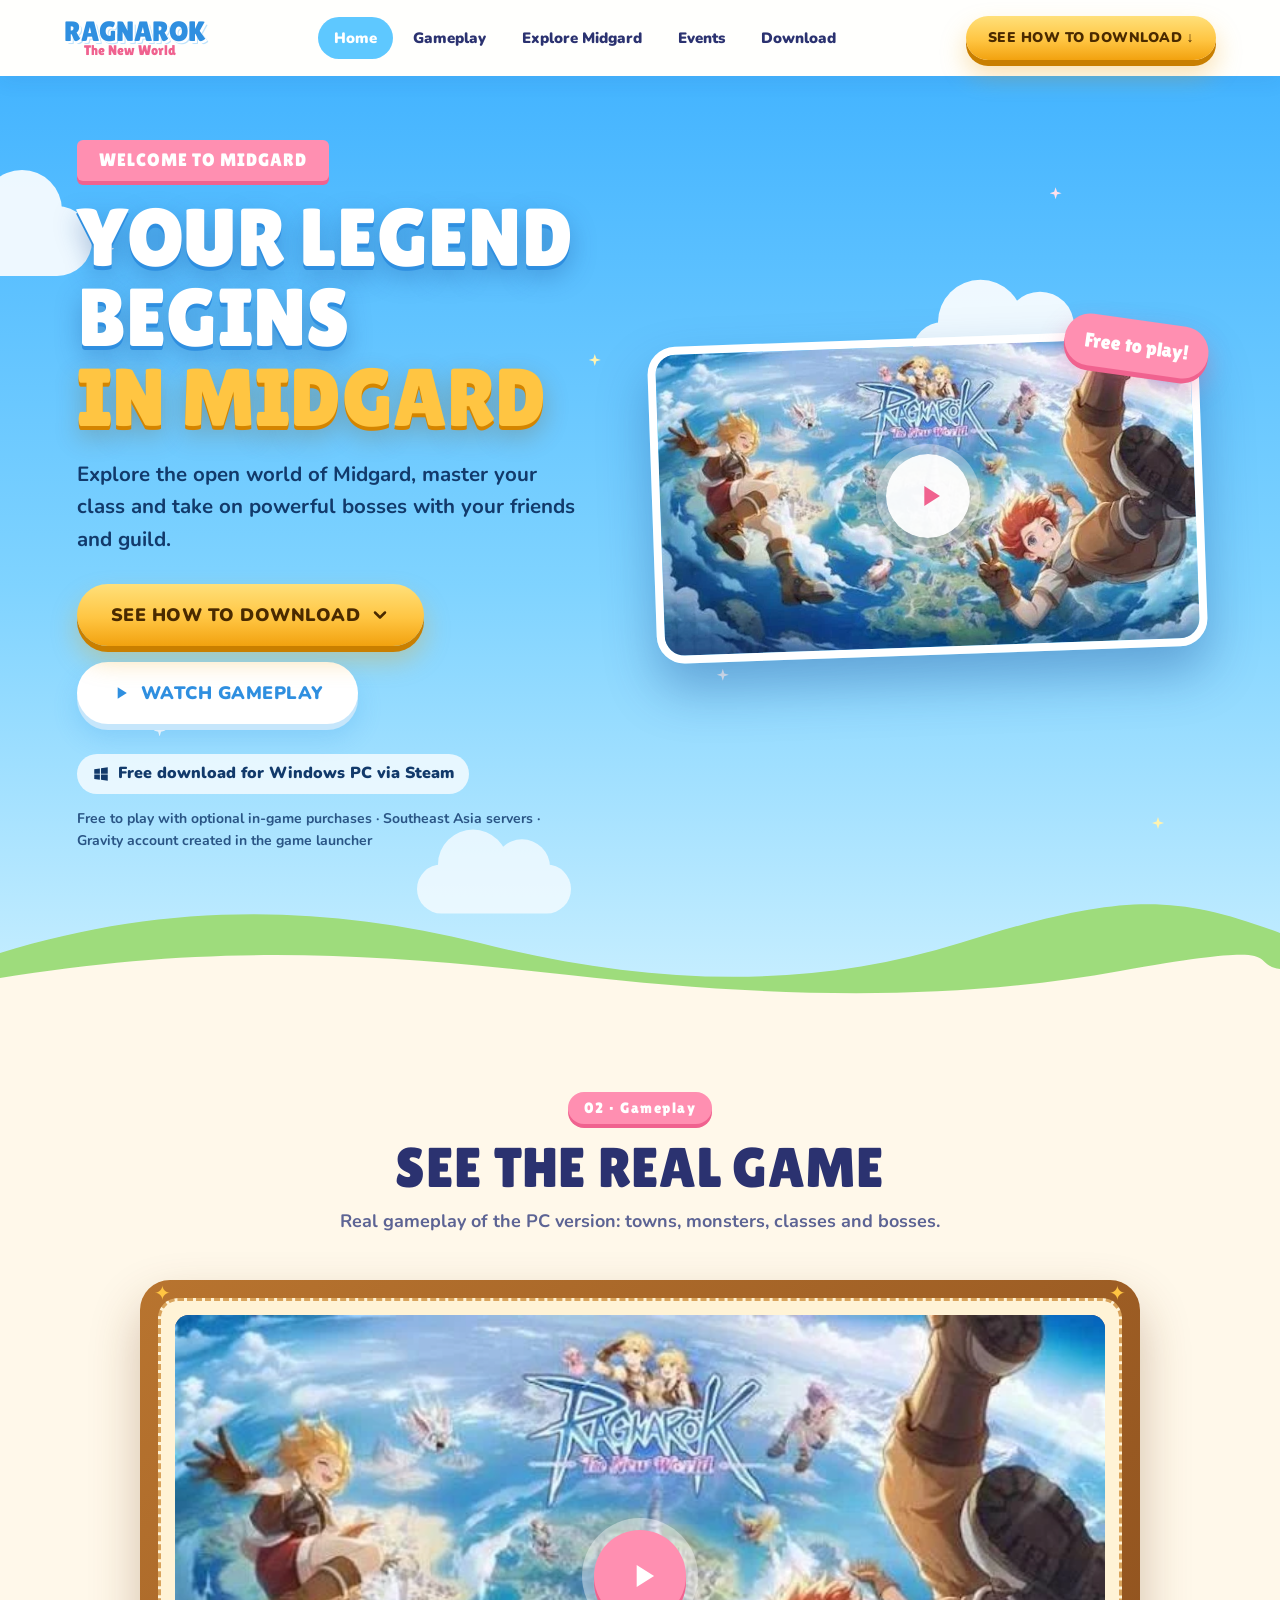
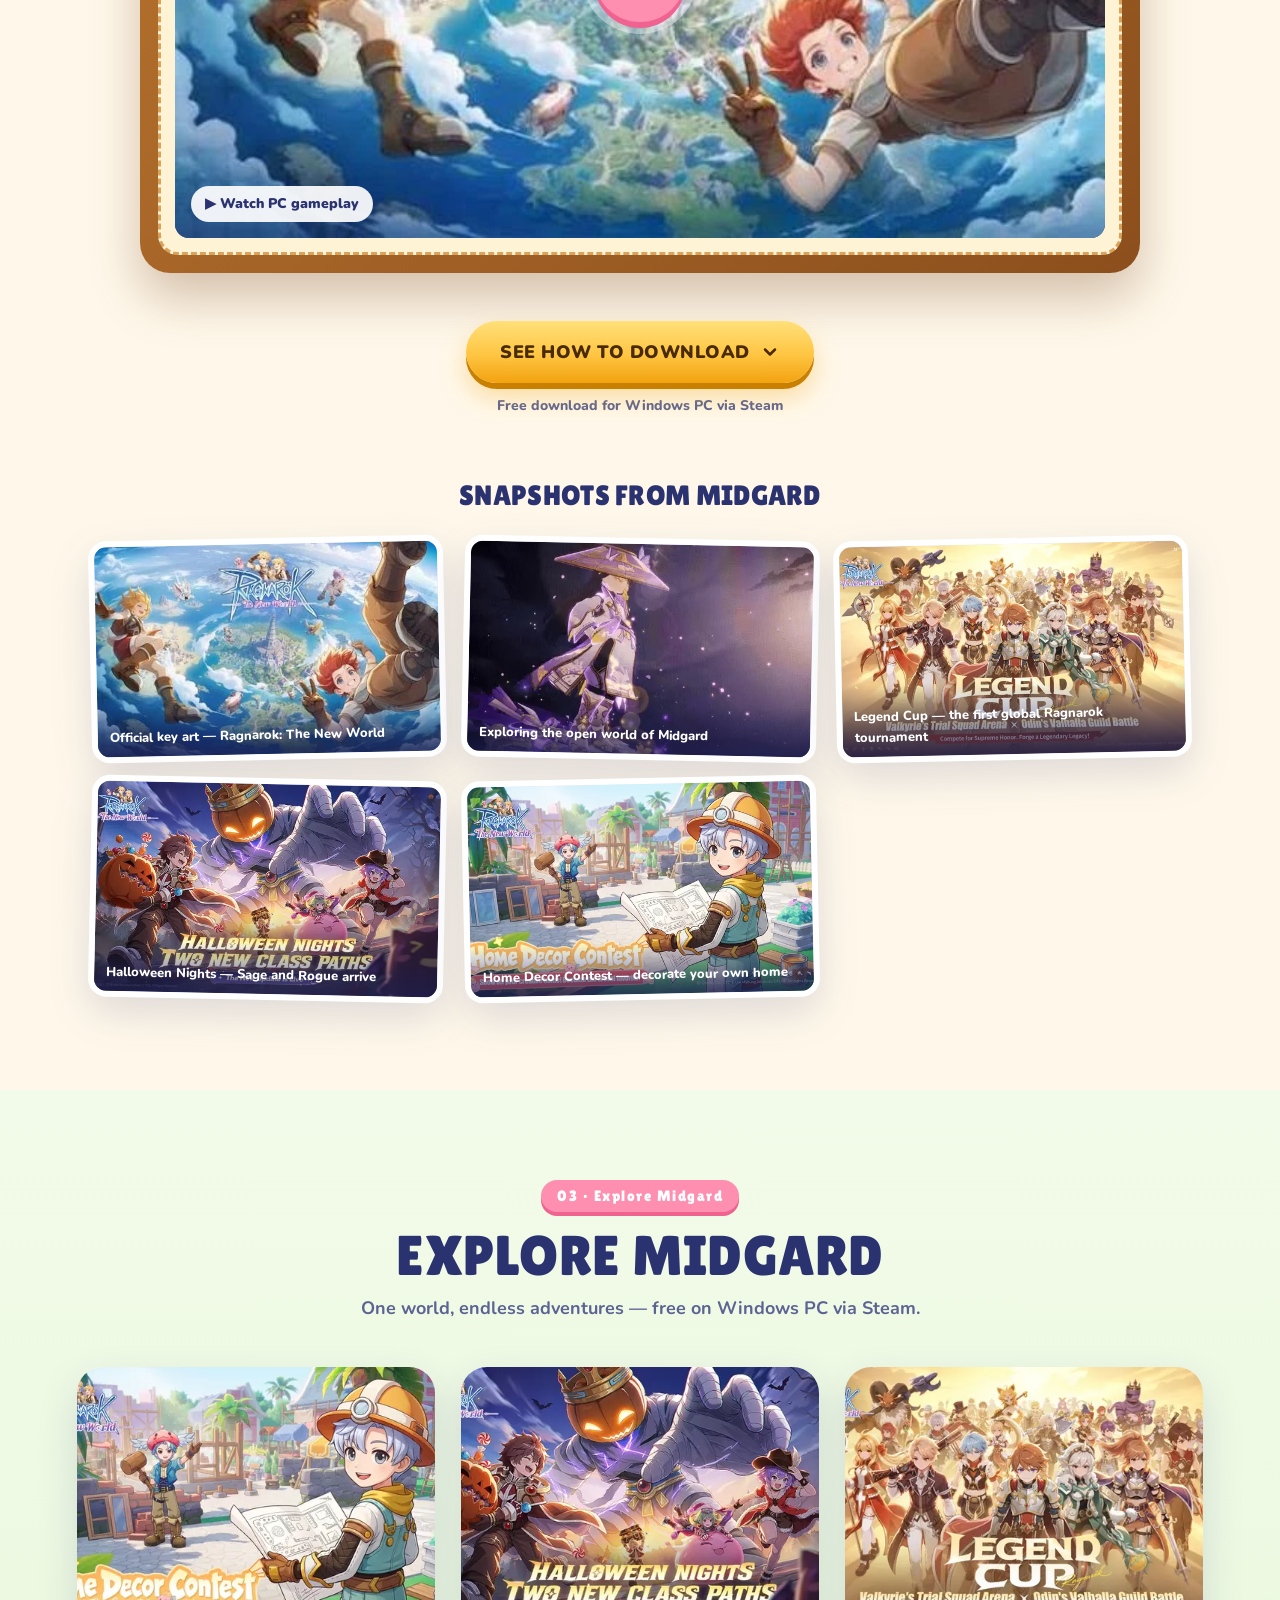
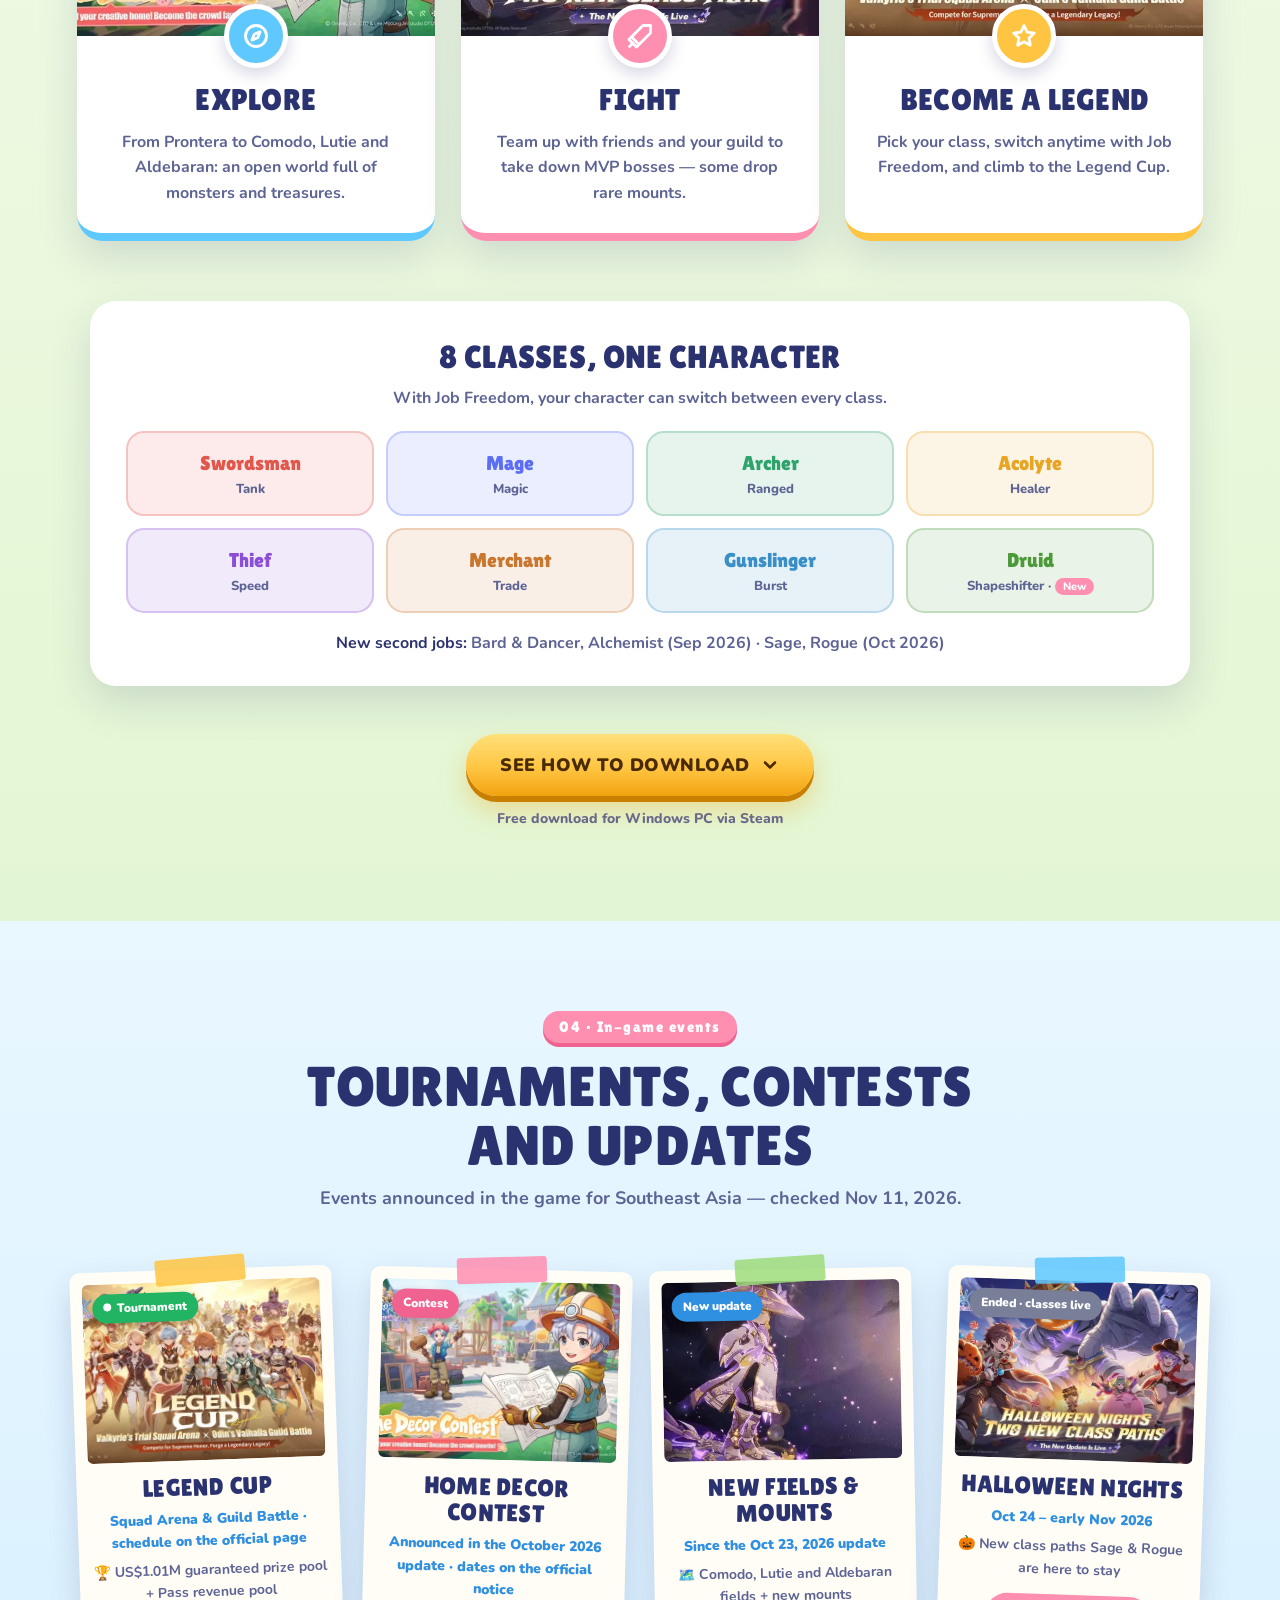
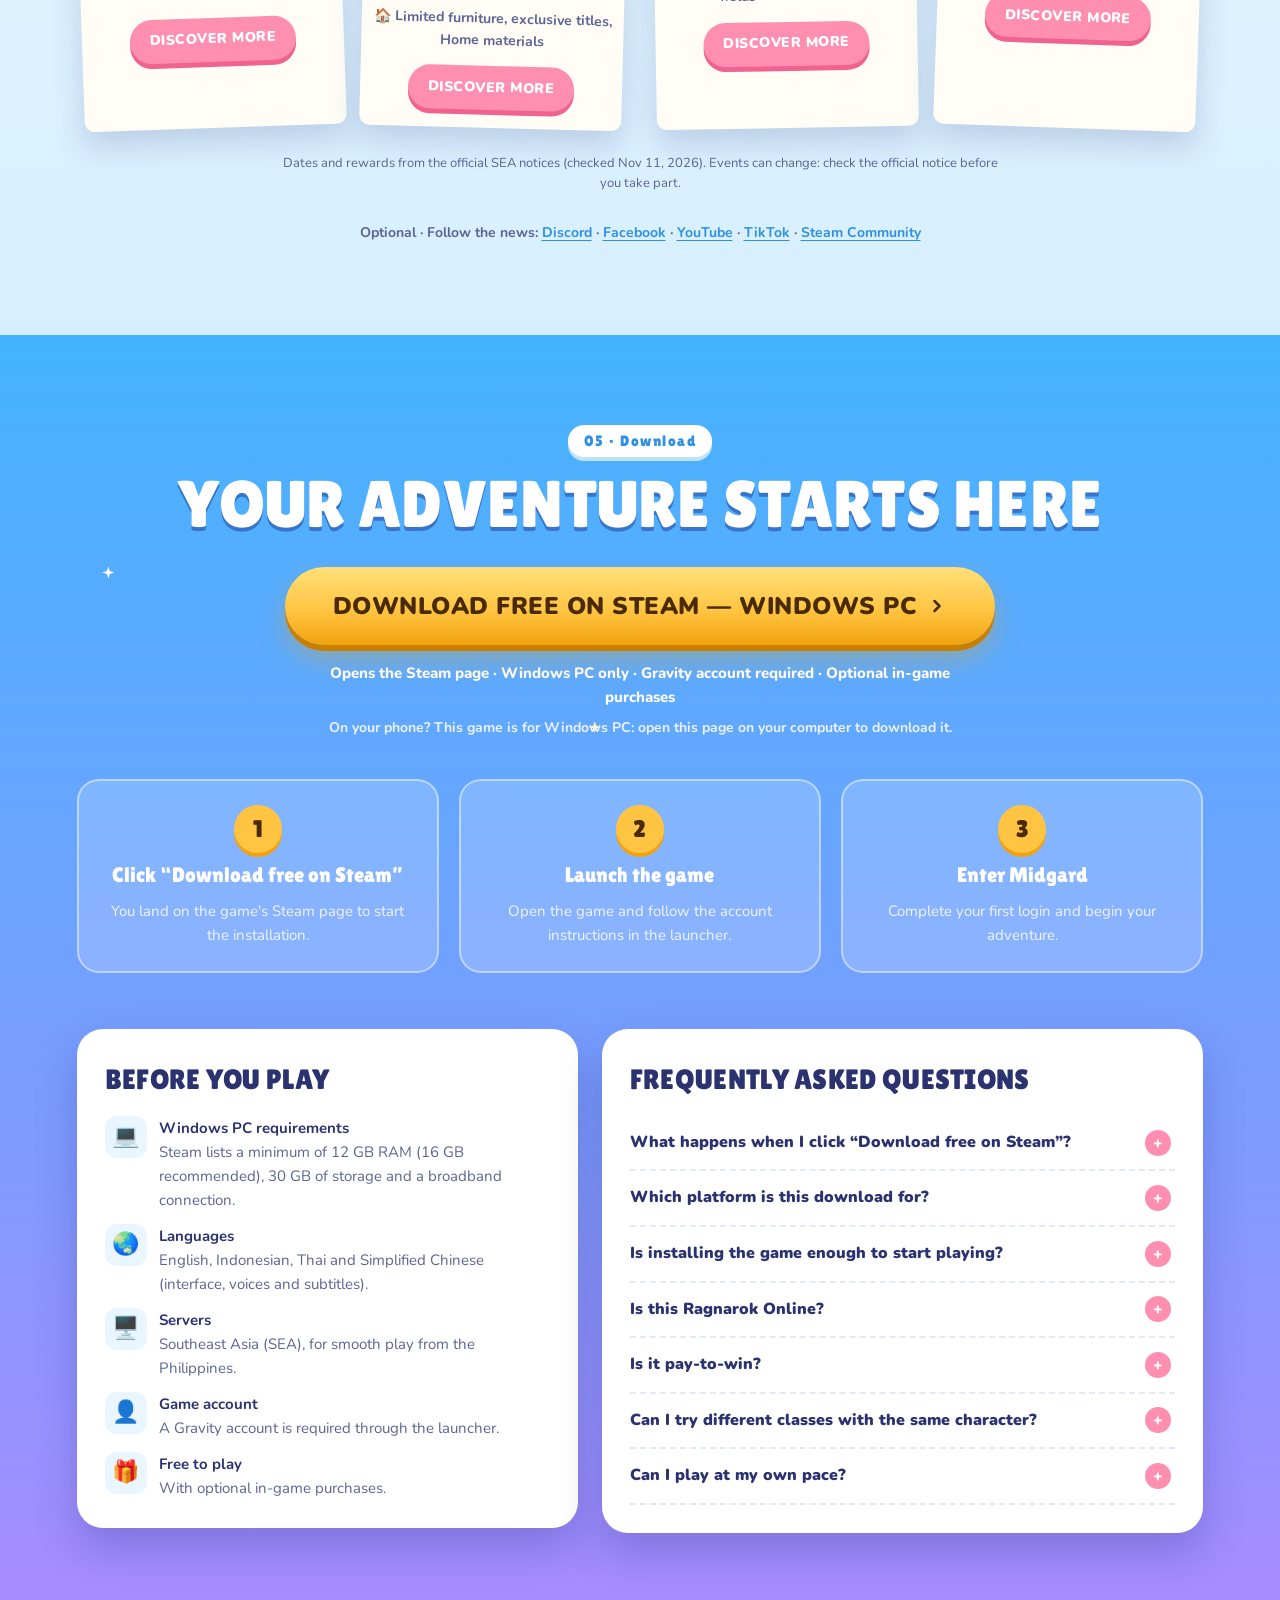
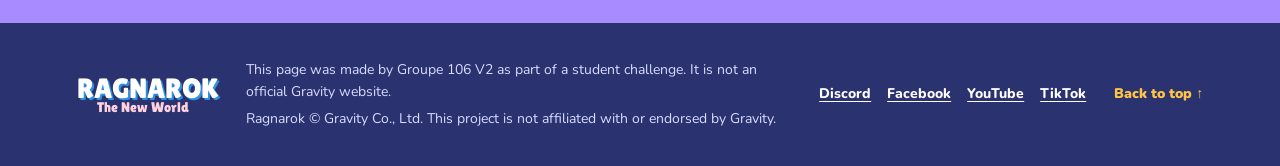
==== version-longue.html @ 33c6b825 "Short page as main (index.html), long variant kept for A/B; truthful CTA labels; offer microcopy; no" ====
<!doctype html>
<html lang="en">
<head>
  <!-- VERSION LONGUE (variante à tester contre index.html) : avec événements et galerie. Non incluse dans le ZIP AFBooster. -->
  <meta charset="utf-8">
  <meta name="viewport" content="width=device-width, initial-scale=1">
  <title>Ragnarok: The New World — Rediscover the magic of Midgard</title>
  <meta name="description" content="Your legend begins in Midgard. Explore a colorful open world, master 8 classes and face bosses with friends. Free download for Windows PC via Steam, SEA servers.">
  <meta name="theme-color" content="#5ec8ff">
  <link rel="preconnect" href="https://fonts.googleapis.com">
  <link rel="preconnect" href="https://fonts.gstatic.com" crossorigin>
  <link href="https://fonts.googleapis.com/css2?family=Lilita+One&family=Nunito:wght@400;600;700;800;900&display=swap" rel="stylesheet">
  <link rel="stylesheet" href="style.css?v=20261111d">
</head>
<body>

  <!-- ========== BARRE DU HAUT ========== -->
  <header class="site-header">
    <a class="brand" href="#home" aria-label="Ragnarok: The New World — back to top">
      <span class="brand-mark">Ragnarok</span>
      <span class="brand-sub">The New World</span>
    </a>

    <button class="menu-toggle" id="menuToggle" type="button" aria-label="Open navigation" aria-expanded="false" aria-controls="mainNav">
      <svg viewBox="0 0 24 24" aria-hidden="true"><path d="M4 7h16M4 12h16M4 17h16"/></svg>
    </button>

    <nav class="main-nav" id="mainNav" aria-label="Main navigation">
      <a class="nav-link active" href="#home">Home</a>
      <a class="nav-link" href="#gameplay">Gameplay</a>
      <a class="nav-link" href="#explore">Explore Midgard</a>
      <a class="nav-link" href="#community">Events</a>
      <a class="nav-link" href="#go2offer" data-position="nav">Download</a>
    </nav>

    <a class="button button-gold header-cta" href="#go2offer" data-position="header">See how to download ↓</a>
  </header>

  <main>

    <!-- =====================================================
         01 · HERO — WELCOME TO MIDGARD
         ===================================================== -->
    <section class="hero" id="home">
      <div class="sky" aria-hidden="true">
        <span class="cloud c1"></span><span class="cloud c2"></span><span class="cloud c3"></span>
        <span class="spark s1"></span><span class="spark s2"></span><span class="spark s3"></span><span class="spark s4"></span><span class="spark s5"></span><span class="spark s6"></span>
      </div>

      <div class="hero-inner">
        <div class="hero-content">
          <p class="ribbon-label">Welcome to Midgard</p>
          <h1>Your legend begins <span>in Midgard</span></h1>
          <p class="hero-copy">Explore the open world of Midgard, master your class and take on powerful bosses with your friends and guild.</p>
          <div class="hero-actions">
            <a class="button button-gold button-xl" href="#go2offer" data-position="hero">
          See how to download
          <svg viewBox="0 0 24 24" aria-hidden="true"><path d="M6 9l6 6 6-6"/></svg>
            </a>
            <button class="button button-white button-xl" type="button" data-video="gameplay">
              <svg class="icon-fill" viewBox="0 0 24 24" aria-hidden="true"><path d="M8 5l11 7-11 7z"/></svg>
              Watch Gameplay
            </button>
          </div>
          <div class="platforms" aria-label="Platform">
            <span class="platform"><svg class="icon-fill" viewBox="0 0 24 24" aria-hidden="true"><path d="M3 5.5l7.5-1v7H3zM12 4.3L21 3v8.5h-9zM3 12.5h7.5v7L3 18.5zM12 12.5h9V21l-9-1.3z"/></svg>Free download for Windows PC via Steam</span>
          </div>
          <p class="hero-note">Free to play with optional in-game purchases · Southeast Asia servers · Gravity account created in the game launcher</p>
        </div>

        <figure class="hero-art">
          <img src="assets/key-art.webp" width="640" height="360" fetchpriority="high" decoding="async" alt="Official key art of Ragnarok: The New World: adventurers flying over the floating world of Midgard">
          <figcaption class="sticker">Free to play!</figcaption>
          <button class="hero-play" type="button" data-video="gameplay" aria-label="Watch the gameplay video">
            <svg viewBox="0 0 24 24" aria-hidden="true"><path d="M8 5l11 7-11 7z"/></svg>
          </button>
        </figure>
      </div>

      <svg class="hills" viewBox="0 0 1440 120" preserveAspectRatio="none" aria-hidden="true"><path d="M0 70 C 180 20, 360 20, 540 60 S 900 110, 1080 60 S 1320 10, 1440 50 V120 H0z" fill="#9edc7c"/><path d="M0 95 C 240 60, 420 70, 640 92 S 1060 120, 1260 88 S 1400 80, 1440 86 V120 H0z" fill="#fff8ea"/></svg>
    </section>

    <!-- =====================================================
         02 · GAMEPLAY — montrer l'expérience réelle (mène vers #go2offer)
         ===================================================== -->
    <section class="section section-cream" id="gameplay">
      <header class="section-heading reveal">
        <span class="chapter">02 · Gameplay</span>
        <h2>See the real game</h2>
        <p>Real gameplay of the PC version: towns, monsters, classes and bosses.</p>
      </header>

      <div class="storybook reveal">
        <div class="storybook-inner">
          <div class="trailer-frame" id="trailerFrame">
            <button class="video-facade" type="button" id="trailerPlay" aria-label="Play the PC gameplay video">
              <img id="trailerThumb" src="assets/key-art.webp" width="640" height="360" alt="Thumbnail of the PC gameplay video" loading="lazy">
              <span class="facade-play" aria-hidden="true"><svg viewBox="0 0 24 24"><path d="M8 5l11 7-11 7z"/></svg></span>
              <span class="facade-label">▶ Watch PC gameplay</span>
            </button>
          </div>
        </div>
      </div>

      <div class="section-cta reveal">
        <a class="button button-gold button-xl" href="#go2offer" data-position="after_video">
          See how to download
          <svg viewBox="0 0 24 24" aria-hidden="true"><path d="M6 9l6 6 6-6"/></svg>
        </a>
        <p>Free download for Windows PC via Steam</p>
      </div>

      <div class="gallery reveal">
        <h3>Snapshots from Midgard</h3>
        <div class="gallery-grid" id="galleryGrid"></div>
      </div>
    </section>

    <!-- =====================================================
         03 · EXPLORE MIDGARD — faire rêver (mène vers #go2offer)
         ===================================================== -->
    <section class="section section-meadow" id="explore">
      <header class="section-heading reveal">
        <span class="chapter">03 · Explore Midgard</span>
        <h2>Explore Midgard</h2>
        <p>One world, endless adventures — free on Windows PC via Steam.</p>
      </header>

      <div class="world-cards">
        <article class="world-card reveal" style="--accent:#5ec8ff">
          <div class="world-img"><img src="assets/home-decor-contest-640.webp" srcset="assets/home-decor-contest-640.webp 640w, assets/home-decor-contest.webp 1200w" sizes="(max-width: 560px) 92vw, (max-width: 1080px) 45vw, 400px" decoding="async" width="1200" height="671" loading="lazy" alt="Official artwork: an adventurer in a sunny Midgard town"></div>
          <div class="world-body">
            <span class="world-icon" aria-hidden="true"><svg viewBox="0 0 24 24"><circle cx="12" cy="12" r="9"/><path d="M15.5 8.5l-2 5-5 2 2-5z"/></svg></span>
            <h3>Explore</h3>
            <p>From Prontera to Comodo, Lutie and Aldebaran: an open world full of monsters and treasures.</p>
          </div>
        </article>
        <article class="world-card reveal" style="--accent:#ff8fb1">
          <div class="world-img"><img src="assets/halloween-nights-640.webp" srcset="assets/halloween-nights-640.webp 640w, assets/halloween-nights.webp 1200w" sizes="(max-width: 560px) 92vw, (max-width: 1080px) 45vw, 400px" decoding="async" width="1200" height="675" loading="lazy" alt="Official artwork: adventurers facing a giant boss"></div>
          <div class="world-body">
            <span class="world-icon" aria-hidden="true"><svg viewBox="0 0 24 24"><path d="M14.5 3H21v6.5L9 21.5 2.5 15z"/><path d="M5 13l6 6M3 21l3-3"/></svg></span>
            <h3>Fight</h3>
            <p>Team up with friends and your guild to take down MVP bosses — some drop rare mounts.</p>
          </div>
        </article>
        <article class="world-card reveal" style="--accent:#ffc542">
          <div class="world-img"><img src="assets/legend-cup-640.webp" srcset="assets/legend-cup-640.webp 640w, assets/legend-cup.webp 1200w" sizes="(max-width: 560px) 92vw, (max-width: 1080px) 45vw, 400px" decoding="async" width="1200" height="675" loading="lazy" alt="Official artwork: the classes of Ragnarok: The New World"></div>
          <div class="world-body">
            <span class="world-icon" aria-hidden="true"><svg viewBox="0 0 24 24"><path d="M12 3l2.7 5.6 6.1.9-4.4 4.3 1 6.1L12 17l-5.4 2.9 1-6.1-4.4-4.3 6.1-.9z"/></svg></span>
            <h3>Become a legend</h3>
            <p>Pick your class, switch anytime with Job Freedom, and climb to the Legend Cup.</p>
          </div>
        </article>
      </div>

      <!-- Classes -->
      <div class="classes reveal" id="classes">
        <h3>8 classes, one character</h3>
        <p class="classes-sub">With Job Freedom, your character can switch between every class.</p>
        <ul class="class-chips">
          <li style="--c:#e2574c"><b>Swordsman</b><small>Tank</small></li>
          <li style="--c:#5b6ef5"><b>Mage</b><small>Magic</small></li>
          <li style="--c:#2fa36b"><b>Archer</b><small>Ranged</small></li>
          <li style="--c:#e8a423"><b>Acolyte</b><small>Healer</small></li>
          <li style="--c:#8a4fd6"><b>Thief</b><small>Speed</small></li>
          <li style="--c:#c9772f"><b>Merchant</b><small>Trade</small></li>
          <li style="--c:#3a8fc7"><b>Gunslinger</b><small>Burst</small></li>
          <li style="--c:#4d9a3a"><b>Druid</b><small>Shapeshifter · <em>New</em></small></li>
        </ul>
        <p class="jobs-line"><strong>New second jobs:</strong> Bard &amp; Dancer, Alchemist (Sep 2026) · Sage, Rogue (Oct 2026)</p>
      </div>


      <div class="section-cta reveal">
        <a class="button button-gold button-xl" href="#go2offer" data-position="after_world">
          See how to download
          <svg viewBox="0 0 24 24" aria-hidden="true"><path d="M6 9l6 6 6-6"/></svg>
        </a>
        <p>Free download for Windows PC via Steam</p>
      </div>
    </section>

    <!-- =====================================================
         04 · COMMUNITY — créer de l'engagement (mène vers #go2offer)
         ===================================================== -->
    <section class="section section-sky" id="community">
      <header class="section-heading reveal">
        <span class="chapter">04 · In-game events</span>
        <h2>Tournaments, contests and updates</h2>
        <p>Events announced in the game for Southeast Asia — checked Nov 11, 2026.</p>
      </header>

      <div class="posters" id="events">
        <article class="poster reveal" style="--tilt:-2deg; --tape:#ffc542">
          <button class="poster-img" type="button" data-event="legend" aria-label="View details: Legend Cup">
            <img src="assets/legend-cup-640.webp" srcset="assets/legend-cup-640.webp 640w, assets/legend-cup.webp 1200w" sizes="(max-width: 560px) 92vw, (max-width: 1080px) 45vw, 400px" decoding="async" width="1200" height="675" loading="lazy" alt="Official artwork of the Legend Cup tournament">
            <span class="badge badge-live">Tournament</span>
          </button>
          <div class="poster-body">
            <h3>Legend Cup</h3>
            <p class="poster-date">Squad Arena &amp; Guild Battle · schedule on the official page</p>
            <p class="poster-reward">🏆 US$1.01M guaranteed prize pool + Pass revenue pool</p>
            <button class="button button-pink" type="button" data-event="legend">Discover more</button>
          </div>
        </article>

        <article class="poster reveal" style="--tilt:1.5deg; --tape:#ff8fb1">
          <button class="poster-img" type="button" data-event="decor" aria-label="View details: Home Decor Contest">
            <img src="assets/home-decor-contest-640.webp" srcset="assets/home-decor-contest-640.webp 640w, assets/home-decor-contest.webp 1200w" sizes="(max-width: 560px) 92vw, (max-width: 1080px) 45vw, 400px" decoding="async" width="1200" height="671" loading="lazy" alt="Official artwork of the Home Decor Contest">
            <span class="badge badge-contest">Contest</span>
          </button>
          <div class="poster-body">
            <h3>Home Decor Contest</h3>
            <p class="poster-date">Announced in the October 2026 update · dates on the official notice</p>
            <p class="poster-reward">🏠 Limited furniture, exclusive titles, Home materials</p>
            <button class="button button-pink" type="button" data-event="decor">Discover more</button>
          </div>
        </article>

        <article class="poster reveal" style="--tilt:-1deg; --tape:#9edc7c">
          <button class="poster-img" type="button" data-event="fields" aria-label="View details: New fields and mounts">
            <img src="assets/explore-poster.webp" width="1280" height="720" loading="lazy" alt="Gameplay scene from the open world">
            <span class="badge badge-new">New update</span>
          </button>
          <div class="poster-body">
            <h3>New fields &amp; mounts</h3>
            <p class="poster-date">Since the Oct 23, 2026 update</p>
            <p class="poster-reward">🗺️ Comodo, Lutie and Aldebaran fields + new mounts</p>
            <button class="button button-pink" type="button" data-event="fields">Discover more</button>
          </div>
        </article>

        <article class="poster reveal" style="--tilt:2deg; --tape:#5ec8ff">
          <button class="poster-img" type="button" data-event="halloween" aria-label="View details: Halloween Nights">
            <img src="assets/halloween-nights-640.webp" srcset="assets/halloween-nights-640.webp 640w, assets/halloween-nights.webp 1200w" sizes="(max-width: 560px) 92vw, (max-width: 1080px) 45vw, 400px" decoding="async" width="1200" height="675" loading="lazy" alt="Official artwork of the Halloween Nights update">
            <span class="badge badge-ended">Ended · classes live</span>
          </button>
          <div class="poster-body">
            <h3>Halloween Nights</h3>
            <p class="poster-date">Oct 24 – early Nov 2026</p>
            <p class="poster-reward">🎃 New class paths Sage &amp; Rogue are here to stay</p>
            <button class="button button-pink" type="button" data-event="halloween">Discover more</button>
          </div>
        </article>
      </div>
      <p class="fine-print">Dates and rewards from the official SEA notices (checked Nov 11, 2026). Events can change: check the official notice before you take part.</p>
      <p class="community-links">Optional · Follow the news:
          <a href="https://discord.gg/pGbjenEwgN" target="_blank" rel="noopener">Discord</a> ·
          <a href="https://www.facebook.com/RagnarokTheNewWorld.Gravity" target="_blank" rel="noopener">Facebook</a> ·
          <a href="https://www.youtube.com/@RagnarokTheNewWorld" target="_blank" rel="noopener">YouTube</a> ·
          <a href="https://www.tiktok.com/@ragnarok.the.new.world" target="_blank" rel="noopener">TikTok</a> ·
          <a href="https://steamcommunity.com/app/4212480" target="_blank" rel="noopener">Steam Community</a>
        </p>

    </section>

    <!-- =====================================================
         05 · OFFER (#go2offer) — déclencher le clic : seul bouton qui ouvre Steam
         ===================================================== -->
    <section class="journey" id="go2offer">
      <div class="sky" aria-hidden="true">
        <span class="spark s1"></span><span class="spark s2"></span><span class="spark s4"></span><span class="spark s6"></span>
      </div>
      <div class="journey-inner">
        <span class="chapter chapter-light">05 · Download</span>
        <h2>Your adventure starts here</h2>


        <a class="button button-gold button-mega" id="steamButton" href="https://store.steampowered.com/app/4212480/Ragnarok_The_New_World/" data-cta="journey">
          Download free on Steam — Windows PC
          <svg viewBox="0 0 24 24" aria-hidden="true"><path d="M9 6l6 6-6 6"/></svg>
        </a>
        <p class="offer-facts">Opens the Steam page · Windows PC only · Gravity account required · Optional in-game purchases</p>
        <p class="journey-note">On your phone? This game is for Windows PC: open this page on your computer to download it.</p>

        <ol class="steps reveal">
          <li><b>1</b><strong>Click “Download free on Steam”</strong><small>You land on the game's Steam page to start the installation.</small></li>
          <li><b>2</b><strong>Launch the game</strong><small>Open the game and follow the account instructions in the launcher.</small></li>
          <li><b>3</b><strong>Enter Midgard</strong><small>Complete your first login and begin your adventure.</small></li>
        </ol>

        <div class="info-grid">
          <div class="panel reveal" id="before">
            <h3>Before you play</h3>
            <ul class="req-list">
              <li><span aria-hidden="true">💻</span><div><b>Windows PC requirements</b>Steam lists a minimum of 12 GB RAM (16 GB recommended), 30 GB of storage and a broadband connection.</div></li>
              <li><span aria-hidden="true">🌏</span><div><b>Languages</b>English, Indonesian, Thai and Simplified Chinese (interface, voices and subtitles).</div></li>
              <li><span aria-hidden="true">🖥️</span><div><b>Servers</b>Southeast Asia (SEA), for smooth play from the Philippines.</div></li>
              <li><span aria-hidden="true">👤</span><div><b>Game account</b>A Gravity account is required through the launcher.</div></li>
              <li><span aria-hidden="true">🎁</span><div><b>Free to play</b>With optional in-game purchases.</div></li>
            </ul>
          </div>

          <div class="panel reveal" id="faq">
            <h3>Frequently asked questions</h3>
            <div class="faq-list">
              <details><summary>What happens when I click “Download free on Steam”?</summary><p>It opens the game's Steam page, where you install the game on your Windows PC. It does not launch the game directly. The “See how to download” buttons only bring you to this part of the page.</p></details>
              <details><summary>Which platform is this download for?</summary><p>Windows PC, through Steam. You need a Steam account, and a Gravity account that you create in the game launcher.</p></details>
              <details><summary>Is installing the game enough to start playing?</summary><p>There's one more step: launch the game and follow the account instructions to log in and begin your adventure.</p></details>
              <details><summary>Is this Ragnarok Online?</summary><p>No. It's a new game set in the same world of Midgard, with an open world and modern features.</p></details>
              <details><summary>Is it pay-to-win?</summary><p>You can level up, explore and join boss battles without paying. In-game purchases are optional, but players who spend may progress faster and rank higher.</p></details>
              <details><summary>Can I try different classes with the same character?</summary><p>Yes. With Job Freedom, one character can switch between all 8 classes.</p></details>
              <details><summary>Can I play at my own pace?</summary><p>Yes. The game includes offline resource accumulation: your character keeps collecting resources while you're away.</p></details>
            </div>
          </div>
        </div>

      </div>
    </section>
  </main>

  <!-- ========== PIED DE PAGE ========== -->
  <footer class="site-footer">
    <a class="brand brand-light" href="#home"><span class="brand-mark">Ragnarok</span><span class="brand-sub">The New World</span></a>
    <div class="footer-text">
      <p>This page was made by Groupe 106 V2 as part of a student challenge. It is not an official Gravity website.</p>
      <p>Ragnarok © Gravity Co., Ltd. This project is not affiliated with or endorsed by Gravity.</p>
    </div>
    <nav class="footer-social" aria-label="Social networks">
      <a href="https://discord.gg/pGbjenEwgN" target="_blank" rel="noopener">Discord</a>
      <a href="https://www.facebook.com/RagnarokTheNewWorld.Gravity" target="_blank" rel="noopener">Facebook</a>
      <a href="https://www.youtube.com/@RagnarokTheNewWorld" target="_blank" rel="noopener">YouTube</a>
      <a href="https://www.tiktok.com/@ragnarok.the.new.world" target="_blank" rel="noopener">TikTok</a>
    </nav>
    <a class="back-top" href="#home">Back to top ↑</a>
  </footer>

  <!-- Fenêtre : événements -->
  <dialog class="event-dialog" id="eventDialog" aria-labelledby="dialogTitle">
    <button class="dialog-close" type="button" data-close aria-label="Close"><svg viewBox="0 0 24 24" aria-hidden="true"><path d="M6 6l12 12M18 6L6 18"/></svg></button>
    <img id="dialogImage" src="assets/legend-cup-640.webp" alt="" loading="lazy">
    <div class="dialog-content">
      <span class="chapter">Event</span>
      <h2 id="dialogTitle"></h2>
      <p id="dialogDescription"></p>
      <ul class="dialog-meta" id="dialogMeta"></ul>
      <p class="dialog-source"><a id="dialogSource" href="#" target="_blank" rel="noopener">Read the official notice ↗</a></p>
      <a class="button button-gold" href="#go2offer" data-position="event_popup">See how to download ↓</a>
    </div>
  </dialog>

  <!-- Fenêtre : vidéo -->
  <dialog class="video-dialog" id="videoDialog" aria-label="Gameplay video">
    <button class="dialog-close" type="button" data-close aria-label="Close the video"><svg viewBox="0 0 24 24" aria-hidden="true"><path d="M6 6l12 12M18 6L6 18"/></svg></button>
    <div class="video-frame" id="videoFrame"></div>
  </dialog>

  <!-- Fenêtre : galerie -->
  <dialog class="lightbox" id="lightbox" aria-label="Image viewer">
    <button class="dialog-close" type="button" data-close aria-label="Close"><svg viewBox="0 0 24 24" aria-hidden="true"><path d="M6 6l12 12M18 6L6 18"/></svg></button>
    <button class="lightbox-nav prev" type="button" id="lightboxPrev" aria-label="Previous image"><svg viewBox="0 0 24 24" aria-hidden="true"><path d="M15 6l-6 6 6 6"/></svg></button>
    <figure>
      <img id="lightboxImage" src="assets/legend-cup-640.webp" alt="" loading="lazy">
      <figcaption id="lightboxCaption"></figcaption>
    </figure>
    <button class="lightbox-nav next" type="button" id="lightboxNext" aria-label="Next image"><svg viewBox="0 0 24 24" aria-hidden="true"><path d="M9 6l6 6-6 6"/></svg></button>
  </dialog>

  <!-- Bandeau de consentement : n'apparaît que si un Pixel ID est configuré dans script.js -->
  <div class="consent" id="consentBar" role="dialog" aria-label="Cookie consent" hidden>
    <p>We use the Meta Pixel to measure our ads (page visits and clicks to Steam). No personal data is put in links. Do you accept?</p>
    <div class="consent-actions">
      <button class="button button-gold" type="button" data-consent="accept">Accept</button>
      <button class="button button-white" type="button" data-consent="refuse">Refuse</button>
    </div>
  </div>

  <script src="script.js?v=20261111d"></script>
</body>
</html>
---- style.css ----
/* =========================================================
   Ragnarok: The New World — Landing page (Groupe 106 V2)
   Direction artistique : « Ragnarok – A world to remember »
   Lumineux, coloré, nostalgique : bleu ciel, vert prairie,
   rose, doré et crème.
   ========================================================= */
:root {
  --sky: #5ec8ff;
  --sky-deep: #2f8fe0;
  --meadow: #9edc7c;
  --meadow-deep: #4fae4a;
  --pink: #ff8fb1;
  --pink-deep: #f0628f;
  --gold: #ffc542;
  --gold-deep: #f2a20f;
  --cream: #fff8ea;
  --ink: #2b3270;
  --muted: #5d6494;
  --shadow: 0 16px 40px rgba(43, 50, 112, .15);
  --radius: 26px;
  --title: "Lilita One", "Nunito", sans-serif;
}

* { box-sizing: border-box; }
html { scroll-behavior: smooth; scroll-padding-top: 84px; }
body { margin: 0; color: var(--ink); font-family: Nunito, Arial, sans-serif; font-size: 16px; line-height: 1.6; background: var(--cream); }
img { max-width: 100%; display: block; }
a { color: inherit; text-decoration: none; }
button { font: inherit; }
h1, h2, h3 { font-family: var(--title); font-weight: 900; font-synthesis: none; margin: 0; letter-spacing: .3px; }
svg { fill: none; stroke: currentColor; stroke-width: 2; stroke-linecap: round; stroke-linejoin: round; }
svg.icon-fill path { fill: currentColor; stroke: none; }
.hills path { stroke: none; }
.chapter, .ribbon-label, .brand, .platforms-label, .sticker, .class-chips b, .steps b, .steps strong { font-weight: 900; font-synthesis: none; }
:focus-visible { outline: 3px solid var(--pink-deep); outline-offset: 3px; border-radius: 10px; }

/* ---------- Boutons ---------- */
.button {
  display: inline-flex; align-items: center; justify-content: center; gap: 10px;
  min-height: 48px; padding: 12px 24px; border: 0; border-radius: 999px;
  font-weight: 900; cursor: pointer; text-transform: uppercase; letter-spacing: .5px;
  transition: transform .2s, box-shadow .2s, filter .2s;
}
.button svg { width: 20px; height: 20px; stroke-width: 3; }
.button:hover { transform: translateY(-3px); }
.button-gold {
  position: relative; overflow: hidden; color: #4a2a00;
  background: linear-gradient(180deg, #ffe07a, var(--gold) 55%, var(--gold-deep));
  box-shadow: 0 6px 0 #c97f00, 0 14px 26px rgba(242, 162, 15, .35);
}
.button-gold:hover { box-shadow: 0 9px 0 #c97f00, 0 18px 30px rgba(242, 162, 15, .4); }
.button-gold:active { transform: translateY(2px); box-shadow: 0 3px 0 #c97f00; }
.button-gold::after { content: ""; position: absolute; top: 0; left: -60%; width: 40%; height: 100%; background: linear-gradient(100deg, transparent, rgba(255, 255, 255, .7), transparent); transform: skewX(-20deg); animation: shine 3.5s ease-in-out infinite; }
@keyframes shine { 0%, 60% { left: -60%; } 100% { left: 130%; } }
.button-white { background: #fff; color: var(--sky-deep); box-shadow: 0 6px 0 #c6e6fb, 0 14px 26px rgba(47, 143, 224, .2); }
.button-pink { background: var(--pink); color: #fff; box-shadow: 0 5px 0 var(--pink-deep); min-height: 44px; padding: 10px 20px; font-size: 14px; }
.button-pink:hover { filter: brightness(1.05); }
.button-xl { min-height: 62px; padding: 16px 34px; font-size: 18px; }
.button-mega { min-height: 74px; padding: 20px 48px; font-size: 24px; }
.button-mega.highlight { animation: offerPop 1.2s ease 2; }
@keyframes offerPop { 0%, 100% { scale: 1; } 30% { scale: 1.1; } 60% { scale: .97; } }

.chapter {
  display: inline-block; font-family: var(--title); font-size: 15px; letter-spacing: 1.5px;
  color: #fff; background: var(--pink); padding: 4px 16px; border-radius: 999px;
  box-shadow: 0 4px 0 var(--pink-deep); margin-bottom: 14px;
}
.chapter-light { background: #fff; color: var(--sky-deep); box-shadow: 0 4px 0 #bfe3fb; }
.fine-print { font-size: 13px; color: var(--muted); text-align: center; margin: 24px auto 0; max-width: 720px; }

/* ---------- Barre du haut ---------- */
.site-header {
  position: sticky; top: 0; z-index: 30;
  display: flex; align-items: center; justify-content: space-between; gap: 20px;
  height: 76px; padding: 0 clamp(16px, 5vw, 72px);
  background: rgba(255, 255, 255, .9); backdrop-filter: blur(14px);
  box-shadow: 0 4px 20px rgba(43, 50, 112, .08);
}
.brand { display: flex; flex-direction: column; line-height: .9; font-family: var(--title); }
.brand-mark { font-size: 28px; color: var(--sky-deep); text-transform: uppercase; text-shadow: 2px 2px 0 #fff, 3px 3px 0 #bfe3fb; }
.brand-sub { font-size: 14px; color: var(--pink-deep); margin-left: 20px; }
.brand-light .brand-mark { color: #fff; text-shadow: 2px 2px 0 var(--sky-deep); }
.brand-light .brand-sub { color: #ffd2e0; }
.main-nav { display: flex; gap: 4px; }
.nav-link { padding: 9px 16px; border-radius: 999px; font-weight: 900; font-size: 15px; color: var(--ink); }
.nav-link:hover { background: #eaf6ff; }
.nav-link.active { background: var(--sky); color: #fff; }
.menu-toggle { display: none; width: 46px; height: 46px; border: 0; border-radius: 14px; background: #eaf6ff; color: var(--sky-deep); cursor: pointer; }
.menu-toggle svg { width: 24px; height: 24px; margin: auto; stroke-width: 2.6; }
.header-cta { min-height: 44px; padding: 10px 22px; font-size: 14px; }

/* ---------- Ciel, nuages et étincelles ---------- */
.sky { position: absolute; inset: 0; z-index: 0; pointer-events: none; overflow: hidden; }
.cloud { position: absolute; width: 220px; height: 70px; border-radius: 999px; background: #fff; opacity: .9; animation: drift 40s linear infinite; }
.cloud::before, .cloud::after { content: ""; position: absolute; background: #fff; border-radius: 50%; }
.cloud::before { width: 100px; height: 100px; left: 30px; top: -50px; }
.cloud::after { width: 80px; height: 80px; left: 110px; top: -36px; }
.c1 { top: 14%; left: -10%; }
.c2 { top: 84%; left: 30%; scale: .7; opacity: .7; animation-duration: 55s; animation-delay: -20s; }
.c3 { top: 26%; left: 70%; scale: .85; animation-duration: 48s; animation-delay: -35s; }
@keyframes drift { from { translate: -30vw 0; } to { translate: 120vw 0; } }
.spark { position: absolute; width: 12px; height: 12px; background: #fff; clip-path: polygon(50% 0, 62% 38%, 100% 50%, 62% 62%, 50% 100%, 38% 62%, 0 50%, 38% 38%); animation: twinkle 2.6s ease-in-out infinite; }
.s1 { top: 18%; left: 8%; } .s2 { top: 30%; left: 46%; animation-delay: .6s; background: #fff3b0; }
.s3 { top: 70%; left: 12%; animation-delay: 1.2s; } .s4 { top: 12%; left: 82%; animation-delay: .3s; background: #ffe0ec; }
.s5 { top: 64%; left: 56%; animation-delay: 1.8s; } .s6 { top: 80%; left: 90%; animation-delay: 1s; background: #fff3b0; }
@keyframes twinkle { 0%, 100% { transform: scale(.4) rotate(0); opacity: .3; } 50% { transform: scale(1.3) rotate(45deg); opacity: 1; } }

/* =========================================================
   01 · HERO
   ========================================================= */
.hero {
  position: relative; overflow: hidden; isolation: isolate;
  padding: 64px clamp(20px, 6vw, 96px) 150px;
  background: linear-gradient(180deg, #44b4ff 0%, #7fd3ff 55%, #c9efff 100%);
}
.hero-inner { position: relative; z-index: 1; max-width: 1240px; margin: 0 auto; display: flex; align-items: center; gap: clamp(28px, 5vw, 64px); }
.hero-content { flex: 1 1 520px; min-width: 0; }
.ribbon-label {
  display: inline-block; margin: 0 0 16px; padding: 6px 22px; font-family: var(--title); font-size: 18px; letter-spacing: 1px; text-transform: uppercase;
  color: #fff; background: var(--pink); border-radius: 6px; box-shadow: 0 4px 0 var(--pink-deep);
}
.hero h1 {
  font-size: clamp(46px, 6.4vw, 84px); line-height: .98; text-transform: uppercase; color: #fff;
  text-shadow: 0 4px 0 var(--sky-deep), 0 10px 26px rgba(20, 70, 140, .35); margin-bottom: 20px;
}
.hero h1 span { display: block; color: var(--gold); text-shadow: 0 4px 0 #d48500, 0 10px 26px rgba(120, 70, 0, .3); }
.hero-copy { font-size: clamp(17px, 1.6vw, 21px); font-weight: 700; color: #123a6b; max-width: 540px; margin: 0 0 28px; }
.hero-actions { display: flex; flex-wrap: wrap; gap: 16px; }
.platforms { display: flex; flex-wrap: wrap; align-items: center; gap: 10px; margin-top: 30px; }
.platforms-label { font-family: var(--title); font-size: 15px; letter-spacing: 1px; text-transform: uppercase; color: #123a6b; }
.platform { display: inline-flex; align-items: center; gap: 8px; font-weight: 900; font-size: 16px; color: #123a6b; background: rgba(255, 255, 255, .75); border-radius: 999px; padding: 7px 15px; }
.platform svg { width: 18px; height: 18px; }
.hero-note { font-size: 14px; font-weight: 700; color: #2a5585; margin: 14px 0 0; max-width: 540px; }

.hero-art { position: relative; flex: 0 1 560px; margin: 0; animation: floaty 6s ease-in-out infinite; }
.hero-art img { width: 100%; height: auto; border-radius: 28px; border: 8px solid #fff; box-shadow: 0 26px 50px rgba(20, 70, 140, .35); rotate: -2deg; }
@keyframes floaty { 50% { translate: 0 -12px; } }
.sticker {
  position: absolute; top: -18px; right: -6px; font-family: var(--title); font-size: 20px; color: #fff;
  background: var(--pink); padding: 10px 20px; border-radius: 999px; rotate: 8deg;
  box-shadow: 0 5px 0 var(--pink-deep), 0 12px 24px rgba(240, 98, 143, .35);
}
.hero-play {
  position: absolute; left: 50%; top: 50%; width: 84px; height: 84px; margin: -42px 0 0 -42px; border: 0; border-radius: 50%;
  background: rgba(255, 255, 255, .95); color: var(--pink-deep); display: grid; place-items: center; cursor: pointer;
  box-shadow: 0 0 0 10px rgba(255, 255, 255, .35), 0 12px 30px rgba(0, 0, 0, .25); animation: ring 2.4s infinite; transition: transform .2s;
}
.hero-play svg { width: 34px; height: 34px; fill: currentColor; stroke: none; margin-left: 5px; }
.hero-play:hover { transform: scale(1.1); }
@keyframes ring { 50% { box-shadow: 0 0 0 20px rgba(255, 255, 255, .12), 0 12px 30px rgba(0, 0, 0, .25); } }
.hills { position: absolute; left: 0; right: 0; bottom: -1px; width: 100%; height: 120px; z-index: 1; }

/* ---------- Sections communes ---------- */
.section { position: relative; padding: 90px clamp(20px, 6vw, 96px); }
.section-cream { background: var(--cream); }
.section-meadow { background: linear-gradient(180deg, #f2fbe9, #e3f6d3); }
.section-sky { background: linear-gradient(180deg, #e9f7ff, #d6efff); }
.section-heading { text-align: center; max-width: 720px; margin: 0 auto 44px; }
.section-heading h2 { font-size: clamp(36px, 4.6vw, 56px); line-height: 1.05; text-transform: uppercase; color: var(--ink); margin-bottom: 10px; }
.section-heading p { font-size: 18px; color: var(--muted); margin: 0; font-weight: 700; }

/* =========================================================
   02 · RELIVE THE ADVENTURE — livre d'aventures
   ========================================================= */
.storybook { max-width: 1000px; margin: 0 auto; padding: 18px; border-radius: 30px; background: linear-gradient(135deg, #b8742f, #8c4f1d); box-shadow: 0 24px 50px rgba(110, 60, 20, .3); position: relative; }
.storybook::before, .storybook::after { content: "✦"; position: absolute; top: -2px; color: var(--gold); font-size: 20px; }
.storybook::before { left: 14px; } .storybook::after { right: 14px; }
.storybook-inner { padding: 14px; border-radius: 20px; background: #fff3d6; border: 3px dashed #d9a35b; }
.trailer-frame { position: relative; aspect-ratio: 16 / 9; border-radius: 14px; overflow: hidden; background: #2b3270; }
.trailer-frame iframe { position: absolute; inset: 0; width: 100%; height: 100%; border: 0; }
.video-facade { position: absolute; inset: 0; width: 100%; height: 100%; padding: 0; border: 0; cursor: pointer; background: #2b3270; }
.video-facade img { width: 100%; height: 100%; object-fit: cover; transition: transform .4s; }
.video-facade:hover img { transform: scale(1.04); }
.facade-play { position: absolute; left: 50%; top: 50%; width: 92px; height: 92px; margin: -46px 0 0 -46px; border-radius: 50%; background: var(--pink); color: #fff; display: grid; place-items: center; box-shadow: 0 6px 0 var(--pink-deep), 0 0 0 12px rgba(255, 255, 255, .4); transition: transform .2s; }
.facade-play svg { width: 38px; height: 38px; fill: currentColor; stroke: none; margin-left: 6px; }
.video-facade:hover .facade-play { transform: scale(1.08); }
.facade-label { position: absolute; left: 16px; bottom: 16px; background: rgba(255, 255, 255, .92); color: var(--ink); font-weight: 900; font-size: 14px; padding: 7px 14px; border-radius: 999px; }

.gallery { max-width: 1100px; margin: 56px auto 0; text-align: center; }
.gallery h3 { font-size: 28px; color: var(--ink); margin-bottom: 20px; text-transform: uppercase; }
.gallery-grid { display: grid; grid-template-columns: repeat(3, minmax(0, 1fr)); gap: 18px; }
.gallery-item { position: relative; padding: 0; border: 6px solid #fff; border-radius: 18px; overflow: hidden; cursor: zoom-in; background: #dfe6ff; box-shadow: var(--shadow); aspect-ratio: 16 / 10; transition: rotate .25s, scale .25s; }
.gallery-item:nth-child(odd) { rotate: -1.2deg; }
.gallery-item:nth-child(even) { rotate: 1.2deg; }
.gallery-item:hover { rotate: 0deg; scale: 1.04; z-index: 2; }
.gallery-item img { width: 100%; height: 100%; object-fit: cover; }
.gallery-item span { position: absolute; left: 0; right: 0; bottom: 0; padding: 22px 12px 8px; text-align: left; color: #fff; font-weight: 800; font-size: 13px; background: linear-gradient(transparent, rgba(30, 30, 80, .75)); }

/* =========================================================
   03 · EXPLORE YOUR WORLD
   ========================================================= */
.world-cards { max-width: 1240px; margin: 0 auto; display: grid; grid-template-columns: repeat(3, minmax(0, 1fr)); gap: 26px; }
.world-card { background: #fff; border-radius: var(--radius); overflow: hidden; box-shadow: var(--shadow); border-bottom: 8px solid var(--accent); transition: transform .3s, box-shadow .3s, opacity .6s ease, translate .6s ease; }
.world-card:hover { transform: translateY(-8px); box-shadow: 0 26px 50px rgba(43, 50, 112, .22); }
.world-img { aspect-ratio: 4 / 3; overflow: hidden; }
.world-img img { width: 100%; height: 100%; object-fit: cover; transition: transform .5s; }
.world-card:hover .world-img img { transform: scale(1.07); }
.world-body { position: relative; padding: 40px 24px 26px; text-align: center; }
.world-icon { position: absolute; left: 50%; top: -32px; margin-left: -32px; width: 64px; height: 64px; border-radius: 50%; display: grid; place-items: center; background: var(--accent); color: #fff; border: 5px solid #fff; box-shadow: 0 6px 16px rgba(43, 50, 112, .2); }
.world-icon svg { width: 28px; height: 28px; stroke-width: 2.4; }
.world-body h3 { font-size: 30px; text-transform: uppercase; color: var(--ink); margin-bottom: 6px; }
.world-body p { margin: 0; color: var(--muted); font-weight: 700; }

.classes { max-width: 1100px; margin: 60px auto 0; text-align: center; background: #fff; border-radius: var(--radius); padding: 30px clamp(18px, 3vw, 36px); box-shadow: var(--shadow); }
.classes h3 { font-size: 32px; text-transform: uppercase; color: var(--ink); }
.classes-sub { color: var(--muted); font-weight: 700; margin: 4px 0 20px; }
.class-chips { list-style: none; margin: 0; padding: 0; display: grid; grid-template-columns: repeat(4, minmax(0, 1fr)); gap: 12px; }
.class-chips li { display: flex; flex-direction: column; align-items: center; padding: 14px 8px; border-radius: 18px; background: color-mix(in srgb, var(--c) 12%, #fff); border: 2px solid color-mix(in srgb, var(--c) 35%, #fff); transition: transform .2s; }
.class-chips li:hover { transform: translateY(-4px); }
.class-chips b { font-family: var(--title); font-size: 20px; color: var(--c); }
.class-chips small { font-weight: 800; color: var(--muted); font-size: 13px; }
.class-chips em { font-style: normal; color: #fff; background: var(--pink); border-radius: 999px; padding: 1px 8px; font-size: 11px; }
.jobs-line { margin: 18px 0 0; color: var(--muted); font-weight: 700; }
.jobs-line strong { color: var(--ink); }


/* =========================================================
   04 · JOIN THE COMMUNITY — affiches de festival
   ========================================================= */
.posters { max-width: 1240px; margin: 0 auto; display: grid; grid-template-columns: repeat(4, minmax(0, 1fr)); gap: 26px; padding-top: 12px; }
.poster { position: relative; background: #fffdf6; border-radius: 10px; padding: 12px 12px 18px; box-shadow: 0 14px 30px rgba(43, 50, 112, .18); rotate: var(--tilt); transition: rotate .3s, scale .3s, opacity .6s ease, translate .6s ease; }
.poster:hover { rotate: 0deg; scale: 1.03; z-index: 2; }
.poster::before { content: ""; position: absolute; top: -12px; left: 50%; width: 90px; height: 26px; margin-left: -45px; background: var(--tape); opacity: .85; rotate: -3deg; border-radius: 3px; z-index: 1; }
.poster-img { position: relative; display: block; width: 100%; padding: 0; border: 0; border-radius: 6px; overflow: hidden; cursor: pointer; aspect-ratio: 4 / 3; background: #dfe6ff; }
.poster-img img { width: 100%; height: 100%; object-fit: cover; transition: transform .4s; }
.poster:hover .poster-img img { transform: scale(1.05); }
.poster-body { text-align: center; padding-top: 14px; }
.poster-body h3 { font-size: 24px; text-transform: uppercase; color: var(--ink); line-height: 1.1; margin-bottom: 8px; }
.poster-date { margin: 0 0 6px; font-weight: 900; font-size: 14px; color: var(--sky-deep); }
.poster-reward { margin: 0 0 14px; font-weight: 700; font-size: 14px; color: var(--muted); }
.badge { position: absolute; top: 10px; left: 10px; font-size: 12px; font-weight: 900; padding: 5px 11px; border-radius: 999px; color: #fff; box-shadow: 0 3px 10px rgba(0, 0, 0, .2); }
.badge-live { background: #22b462; }
.badge-live::before { content: ""; display: inline-block; width: 8px; height: 8px; border-radius: 50%; background: #fff; margin-right: 6px; vertical-align: 1px; animation: pulse 1.6s infinite; }
.badge-contest { background: var(--pink-deep); }
.badge-new { background: var(--sky-deep); }
.badge-ended { background: #7a7f99; }
@keyframes pulse { 50% { opacity: .3; } }


/* =========================================================
   05 · YOUR JOURNEY STARTS HERE
   ========================================================= */
.journey { position: relative; overflow: hidden; isolation: isolate; padding: 90px clamp(20px, 6vw, 96px); background: linear-gradient(180deg, #44b4ff, #7c9cff 60%, #a98bff); color: #fff; text-align: center; }
.journey-inner { position: relative; z-index: 1; max-width: 1180px; margin: 0 auto; }
.journey h2 { font-size: clamp(40px, 5.4vw, 66px); line-height: 1; text-transform: uppercase; text-shadow: 0 4px 0 rgba(30, 60, 150, .5); margin-bottom: 30px; }
.steps { list-style: none; padding: 0; margin: 40px 0 0; display: grid; grid-template-columns: repeat(3, minmax(0, 1fr)); gap: 20px; }
.steps li { background: rgba(255, 255, 255, .18); border: 2px solid rgba(255, 255, 255, .45); border-radius: 22px; padding: 24px 20px; display: flex; flex-direction: column; align-items: center; gap: 6px; }
.steps b { width: 48px; height: 48px; border-radius: 50%; background: var(--gold); color: #4a2a00; display: grid; place-items: center; font-family: var(--title); font-size: 24px; box-shadow: 0 4px 0 var(--gold-deep); }
.steps strong { font-family: var(--title); font-size: 21px; }
.steps small { font-size: 15px; color: #f0f4ff; }
.offer-facts { margin: 16px auto 0; font-size: 15px; font-weight: 800; color: #fff; max-width: 640px; }
.journey-note { margin: 8px 0 0; font-size: 14px; font-weight: 700; color: #eef2ff; }
.community-links { margin: 28px auto 0; text-align: center; font-size: 14px; font-weight: 700; color: var(--muted); }
.community-links a { color: var(--sky-deep); text-decoration: underline; text-underline-offset: 3px; }
.info-grid { margin-top: 56px; display: grid; grid-template-columns: minmax(0, 1fr) minmax(0, 1.2fr); gap: 24px; text-align: left; color: var(--ink); align-items: start; }
.panel { background: #fff; border-radius: var(--radius); padding: 28px; box-shadow: 0 20px 40px rgba(30, 40, 120, .25); }
.panel h3 { font-size: 28px; text-transform: uppercase; color: var(--ink); margin-bottom: 14px; }
.req-list { list-style: none; margin: 0; padding: 0; display: flex; flex-direction: column; gap: 12px; }
.req-list li { display: flex; gap: 12px; align-items: flex-start; font-size: 15px; color: var(--muted); }
.req-list li > span { font-size: 22px; width: 42px; height: 42px; flex: none; display: grid; place-items: center; background: #eaf6ff; border-radius: 12px; }
.req-list b { display: block; color: var(--ink); }
.faq-list details { border-bottom: 2px dashed #e4e8fb; }
.faq-list summary { list-style: none; cursor: pointer; padding: 14px 40px 14px 0; position: relative; font-weight: 900; color: var(--ink); }
.faq-list summary::-webkit-details-marker { display: none; }
.faq-list summary::after { content: "+"; position: absolute; right: 4px; top: 50%; width: 26px; height: 26px; margin-top: -13px; border-radius: 50%; background: var(--pink); color: #fff; display: grid; place-items: center; font-weight: 900; line-height: 1; transition: transform .2s; }
.faq-list details[open] summary::after { transform: rotate(45deg); }
.faq-list details p { margin: 0 0 14px; color: var(--muted); font-size: 15px; }

/* ---------- Pied de page ---------- */
.site-footer { background: #2b3270; color: #d8dcff; padding: 36px clamp(20px, 6vw, 96px); display: grid; grid-template-columns: auto 1fr auto auto; gap: 28px; align-items: center; font-size: 14px; }
.footer-text { display: flex; flex-direction: column; gap: 4px; }
.footer-text p { margin: 0; }
.footer-social { display: flex; flex-wrap: wrap; gap: 8px 16px; }
.footer-social a { font-weight: 800; color: #fff; text-decoration: underline; text-underline-offset: 3px; }
.back-top { font-weight: 900; color: var(--gold); }

/* ---------- Fenêtres ---------- */
dialog::backdrop { background: rgba(20, 30, 80, .7); }
.event-dialog { width: min(720px, 92vw); max-height: 92vh; padding: 0; border: 0; border-radius: 26px; overflow: auto; box-shadow: 0 30px 80px rgba(20, 30, 90, .35); }
.event-dialog img { width: 100%; height: auto; aspect-ratio: 16 / 9; object-fit: cover; }
.dialog-content { padding: 22px 28px 28px; }
.dialog-content h2 { font-size: 28px; color: var(--ink); margin-bottom: 8px; line-height: 1.1; }
.dialog-content p { color: var(--muted); }
.dialog-meta { list-style: none; margin: 0 0 12px; padding: 0; font-weight: 800; color: var(--sky-deep); font-size: 15px; }
.dialog-source a { font-weight: 800; color: var(--pink-deep); text-decoration: underline; }
.dialog-close { position: absolute; top: 12px; right: 12px; z-index: 3; width: 44px; height: 44px; border: 0; border-radius: 50%; background: #fff; color: var(--ink); cursor: pointer; box-shadow: var(--shadow); }
.dialog-close svg { width: 22px; height: 22px; margin: auto; stroke-width: 2.8; }
.video-dialog { width: min(1100px, 94vw); padding: 0; border: 0; border-radius: 20px; background: #000; overflow: hidden; }
.video-frame { aspect-ratio: 16 / 9; }
.video-frame iframe { width: 100%; height: 100%; border: 0; display: block; }
.lightbox { width: min(1100px, 94vw); max-height: 92vh; padding: 0; border: 0; border-radius: 20px; background: #1c2160; overflow: hidden; }
.lightbox figure { margin: 0; }
.lightbox img { width: 100%; max-height: 80vh; object-fit: contain; }
.lightbox figcaption { color: #fff; font-weight: 800; padding: 12px 18px; text-align: center; }
.lightbox-nav { position: absolute; top: 45%; z-index: 2; width: 48px; height: 48px; border: 0; border-radius: 50%; background: rgba(255, 255, 255, .92); color: var(--ink); cursor: pointer; display: grid; place-items: center; }
.lightbox-nav svg { width: 24px; height: 24px; stroke-width: 3; }
.lightbox-nav.prev { left: 12px; } .lightbox-nav.next { right: 12px; }

/* ---------- Bouton après une section (mène vers #go2offer) ---------- */
.section-cta { text-align: center; margin: 48px auto 0; }
.section-cta p { margin: 12px 0 0; font-size: 14px; font-weight: 800; color: var(--muted); }

/* ---------- Bouton fixe sur mobile ---------- */
.sticky-cta { display: none; }
@media (max-width: 900px) {
  .sticky-cta {
    position: fixed; left: 12px; right: 12px; bottom: 12px; z-index: 40;
    display: flex; flex-direction: column; align-items: center; justify-content: center;
    min-height: 58px; padding: 8px 16px; border-radius: 999px;
    color: #4a2a00; font-weight: 900; text-transform: uppercase; letter-spacing: .5px; font-size: 16px; line-height: 1.2;
    background: linear-gradient(180deg, #ffe07a, var(--gold) 55%, var(--gold-deep));
    box-shadow: 0 5px 0 #c97f00, 0 14px 30px rgba(30, 40, 120, .3);
    transform: translateY(140%); transition: transform .3s ease;
  }
  .sticky-cta small { font-size: 11px; letter-spacing: 1px; opacity: .8; }
  .sticky-cta.show { transform: translateY(0); }
  .site-footer { padding-bottom: 96px; }
}

/* ---------- Bandeau de consentement ---------- */
.consent { position: fixed; left: 16px; right: 16px; bottom: 16px; z-index: 50; max-width: 720px; margin: 0 auto; background: #fff; border-radius: 20px; padding: 16px 20px; box-shadow: 0 20px 50px rgba(20, 30, 90, .3); display: flex; align-items: center; gap: 16px; border: 3px solid var(--sky); }
.consent[hidden] { display: none; }
.consent p { margin: 0; font-size: 14px; font-weight: 700; color: var(--ink); }
.consent-actions { display: flex; gap: 10px; flex: none; }
.consent .button { min-height: 42px; padding: 8px 18px; font-size: 14px; }
@media (max-width: 560px) { .consent { flex-direction: column; align-items: stretch; } .consent-actions .button { flex: 1; } }

/* ---------- Apparition au défilement ---------- */
.reveal { opacity: 0; translate: 0 26px; transition: opacity .6s ease, translate .6s ease; }
.reveal.visible { opacity: 1; translate: 0 0; }
.world-cards .reveal:nth-child(2), .posters .reveal:nth-child(2) { transition-delay: .12s; }
.world-cards .reveal:nth-child(3), .posters .reveal:nth-child(3) { transition-delay: .24s; }
.posters .reveal:nth-child(4) { transition-delay: .36s; }

/* ---------- Responsive ---------- */
@media (max-width: 1080px) {
  .hero-inner { flex-direction: column; align-items: stretch; }
  .hero-art { width: 100%; max-width: 600px; margin: 10px auto 0; flex: none; }
  .posters { grid-template-columns: repeat(2, minmax(0, 1fr)); }
  .info-grid { grid-template-columns: 1fr; }
  .site-footer { grid-template-columns: 1fr; text-align: center; justify-items: center; }
  .footer-social { justify-content: center; }
}
@media (max-width: 900px) {
  .menu-toggle { display: grid; }
  .main-nav { display: none; position: absolute; top: 76px; left: 12px; right: 12px; flex-direction: column; padding: 10px; background: #fff; border-radius: 18px; box-shadow: var(--shadow); }
  .main-nav.open { display: flex; }
  .nav-link { padding: 12px 16px; }
  .header-cta { display: none; }
  .world-cards { grid-template-columns: 1fr; max-width: 560px; }
  .steps { grid-template-columns: 1fr; }
  .gallery-grid { grid-template-columns: repeat(2, minmax(0, 1fr)); }
  .section { padding-top: 72px; padding-bottom: 72px; }
}
@media (max-width: 560px) {
  .hero { padding: 40px 18px 110px; }
  .hero h1 { font-size: 44px; }
  .ribbon-label { font-size: 15px; }
  .hero-actions .button { width: 100%; }
  .button-xl { min-height: 58px; font-size: 17px; }
  .button-mega { width: 100%; font-size: 20px; padding: 18px 20px; }
  .sticker { font-size: 16px; right: 4px; }
  .hero-play { width: 66px; height: 66px; margin: -33px 0 0 -33px; }
  .hero-art img { border-width: 5px; }
  .section { padding: 60px 16px; }
  .section-heading h2 { font-size: 34px; }
  .storybook { padding: 10px; border-radius: 20px; }
  .storybook-inner { padding: 8px; border-radius: 14px; }
  .facade-play { width: 70px; height: 70px; margin: -35px 0 0 -35px; }
  .facade-label { font-size: 12px; left: 10px; bottom: 10px; }
  .gallery-grid { gap: 10px; }
  .gallery-item { border-width: 4px; }
  .gallery-item span { font-size: 11px; padding: 18px 8px 6px; }
  .class-chips { grid-template-columns: repeat(2, minmax(0, 1fr)); }
  .posters { grid-template-columns: 1fr; max-width: 420px; margin: 0 auto; }
  .journey { padding: 64px 16px; }
  .panel { padding: 22px 18px; }
  .lightbox-nav { top: auto; bottom: 52px; }
  .hero .c1 { top: 64%; }
  .hero .c3 { display: none; }
  .cloud { width: 140px; height: 46px; }
  .cloud::before { width: 64px; height: 64px; left: 20px; top: -32px; }
  .cloud::after { width: 50px; height: 50px; left: 70px; top: -22px; }
}
@media (prefers-reduced-motion: reduce) {
  html { scroll-behavior: auto; }
  .sticky-cta { transition: none; }
  .cloud, .spark, .hero-art, .hero-play, .button-gold::after, .badge-live::before { animation: none; }
  .reveal { opacity: 1; translate: none; transition: none; }
}
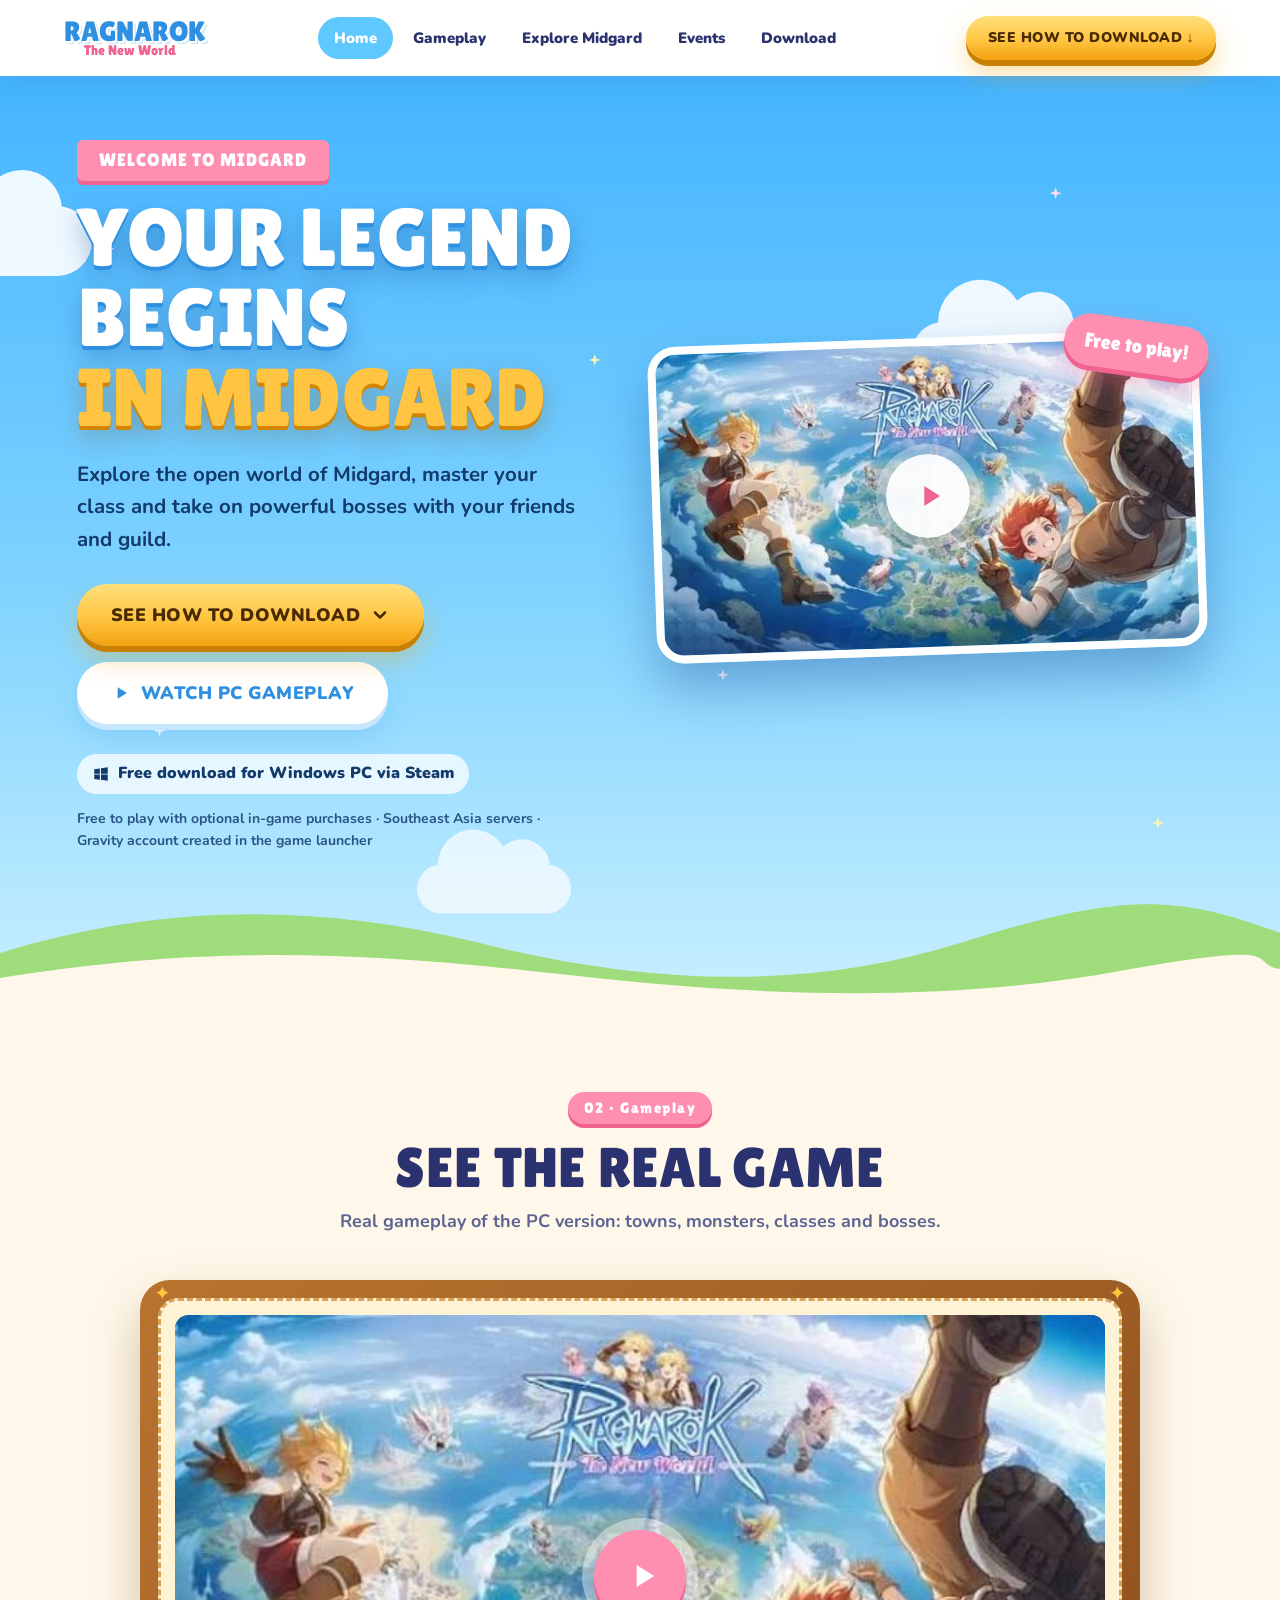
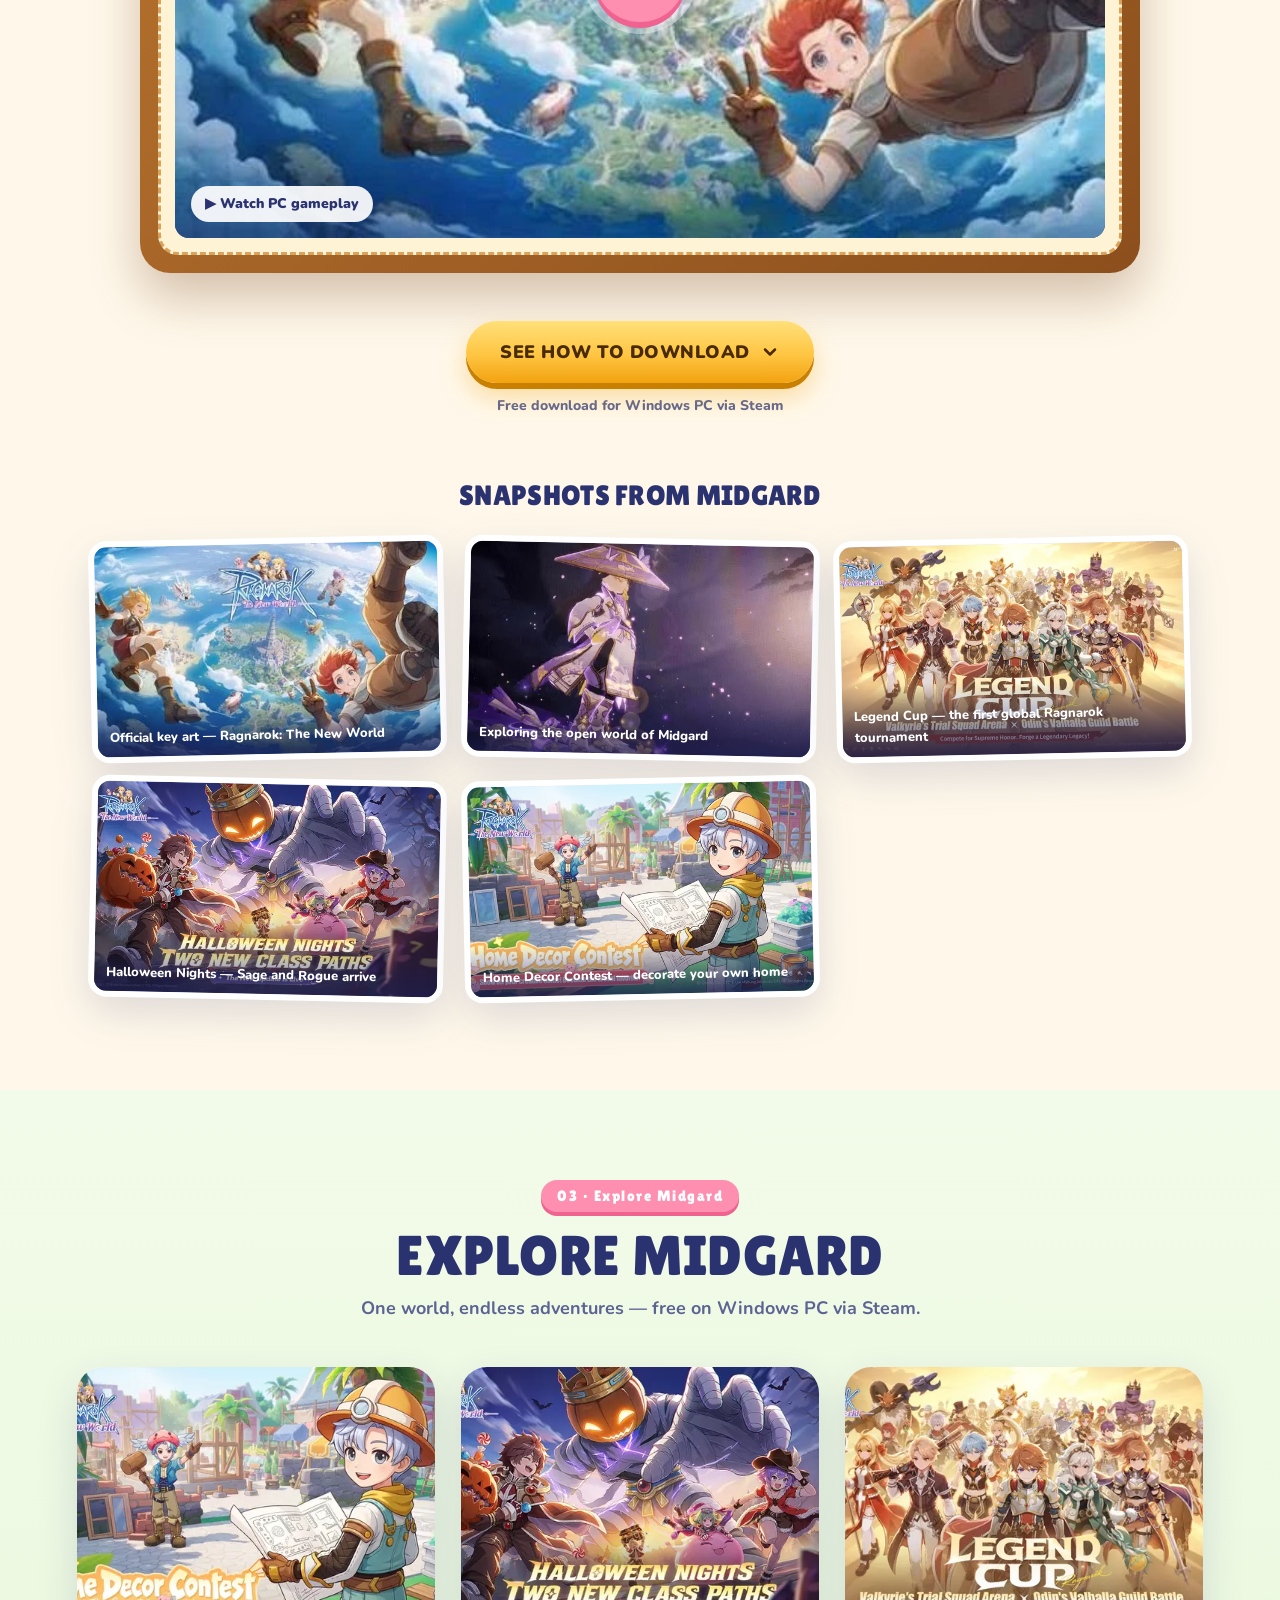
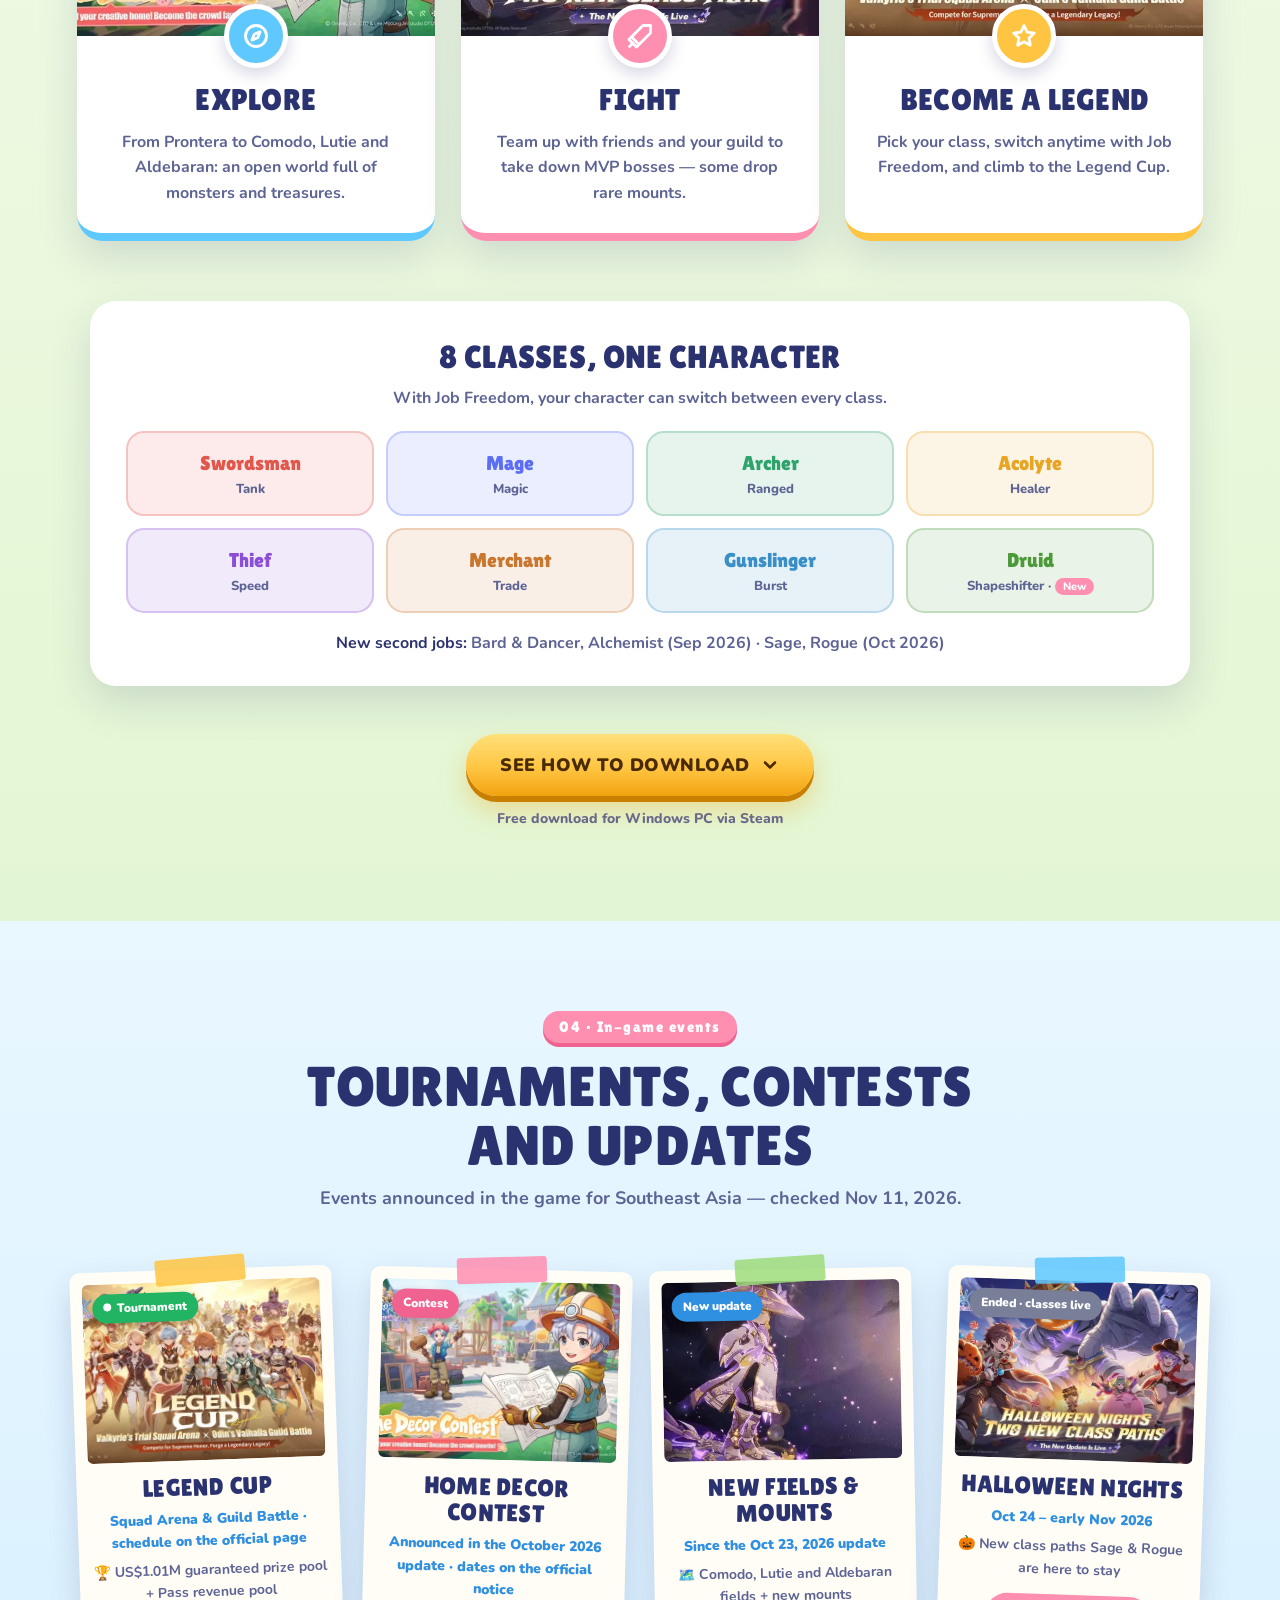
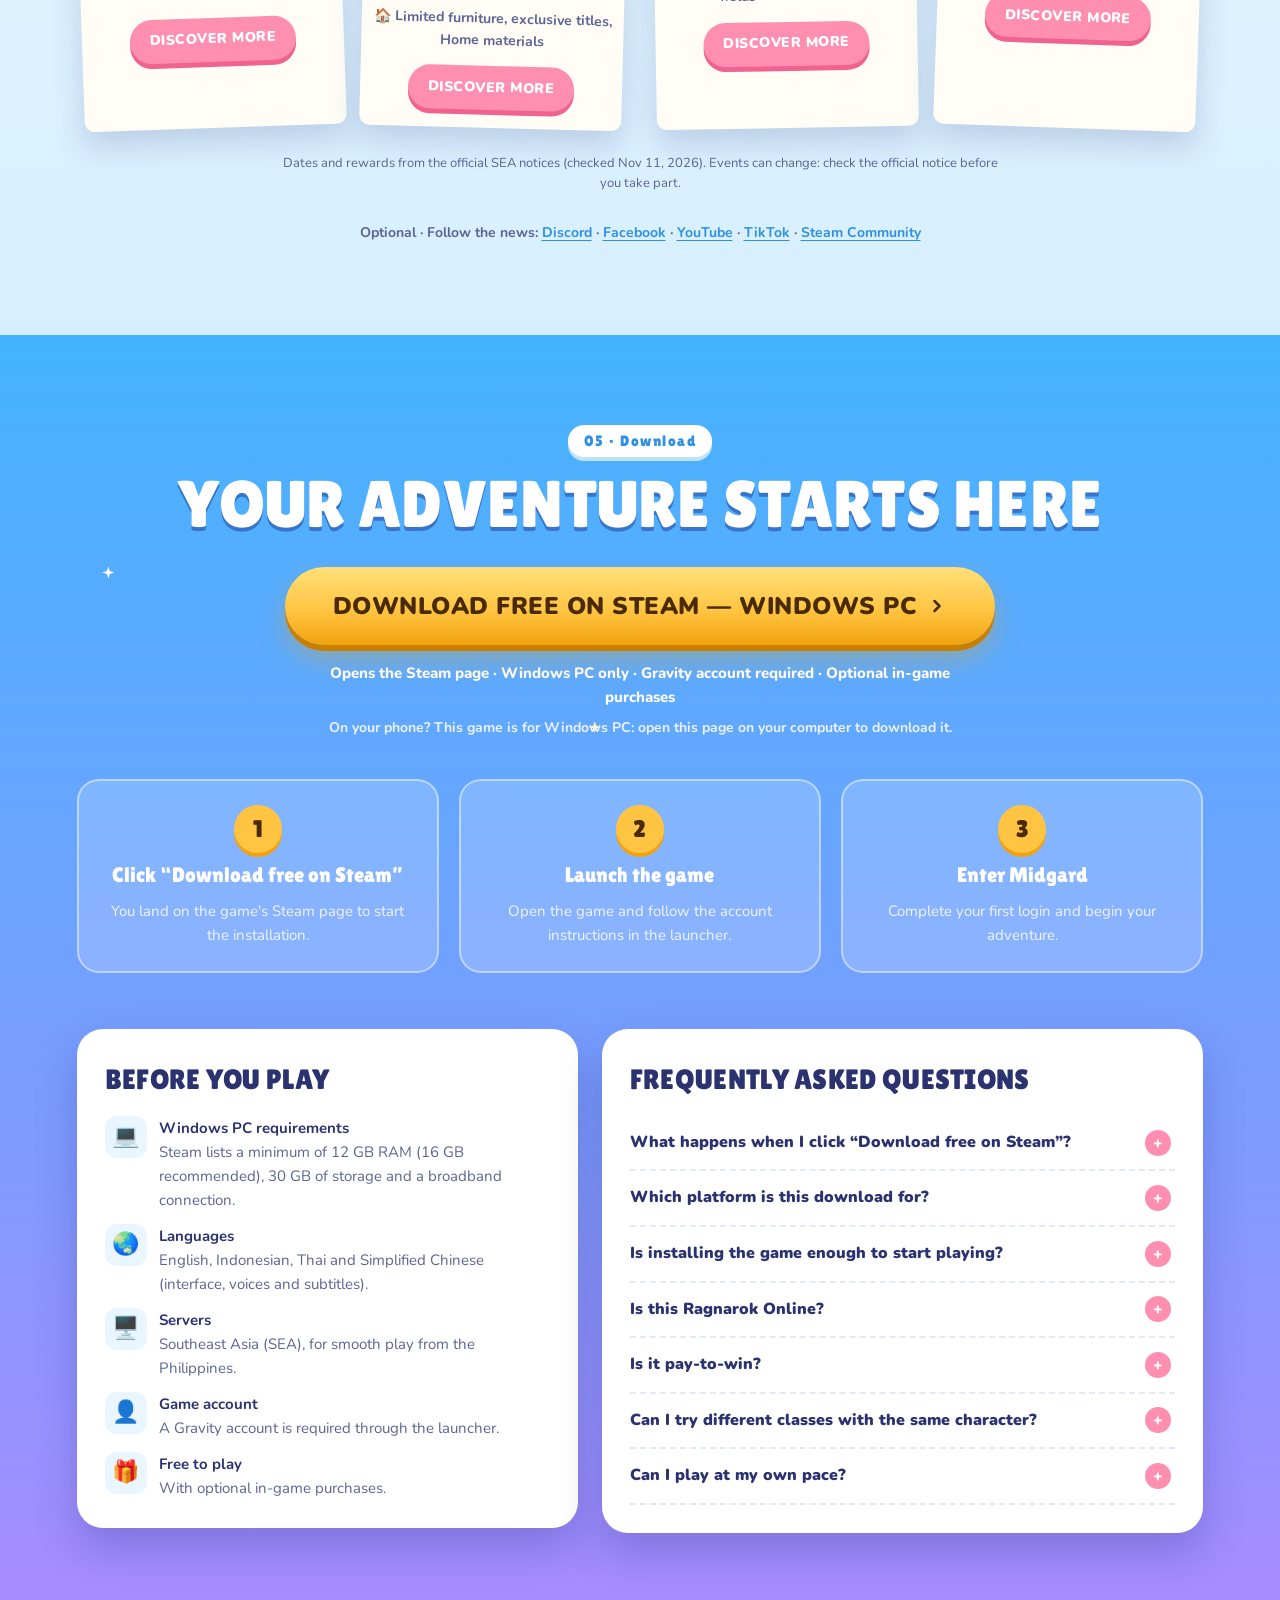
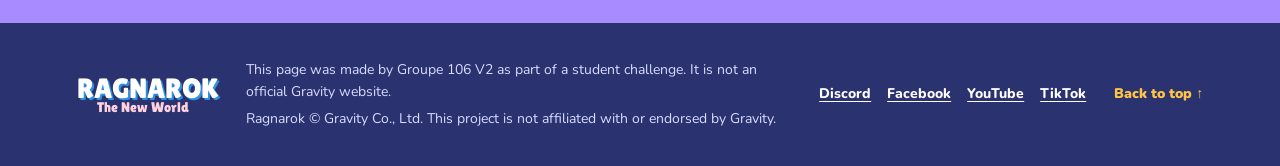
==== commit 1d64d446: "Rename hero video button to Watch PC gameplay Co-Authored-By: Claude Opus 5.5 <noreply@anthropic.com" ====
--- a/version-longue.html
+++ b/version-longue.html
@@ -59,7 +59,7 @@
             </a>
             <button class="button button-white button-xl" type="button" data-video="gameplay">
               <svg class="icon-fill" viewBox="0 0 24 24" aria-hidden="true"><path d="M8 5l11 7-11 7z"/></svg>
-              Watch Gameplay
+              Watch PC gameplay
             </button>
           </div>
           <div class="platforms" aria-label="Platform">
@@ -71,7 +71,7 @@
         <figure class="hero-art">
           <img src="assets/key-art.webp" width="640" height="360" fetchpriority="high" decoding="async" alt="Official key art of Ragnarok: The New World: adventurers flying over the floating world of Midgard">
           <figcaption class="sticker">Free to play!</figcaption>
-          <button class="hero-play" type="button" data-video="gameplay" aria-label="Watch the gameplay video">
+          <button class="hero-play" type="button" data-video="gameplay" aria-label="Watch the PC gameplay video">
             <svg viewBox="0 0 24 24" aria-hidden="true"><path d="M8 5l11 7-11 7z"/></svg>
           </button>
         </figure>
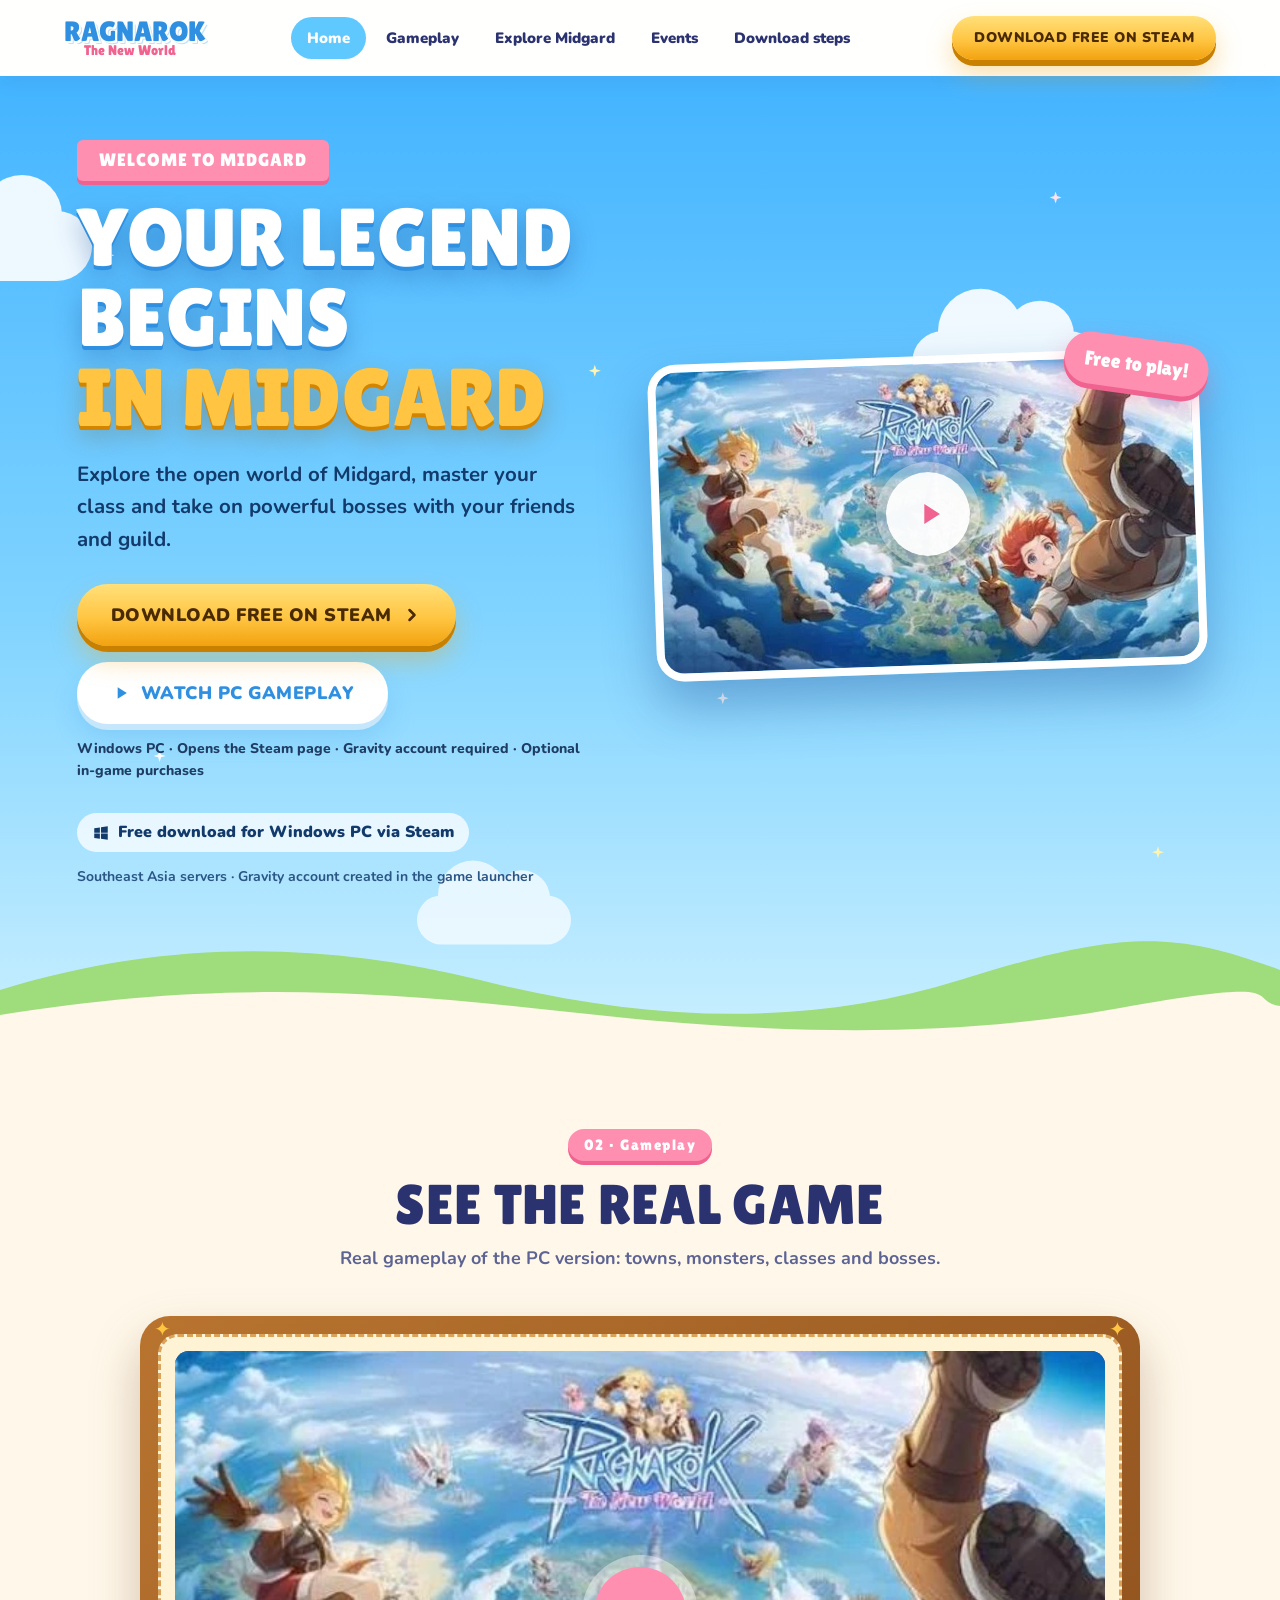
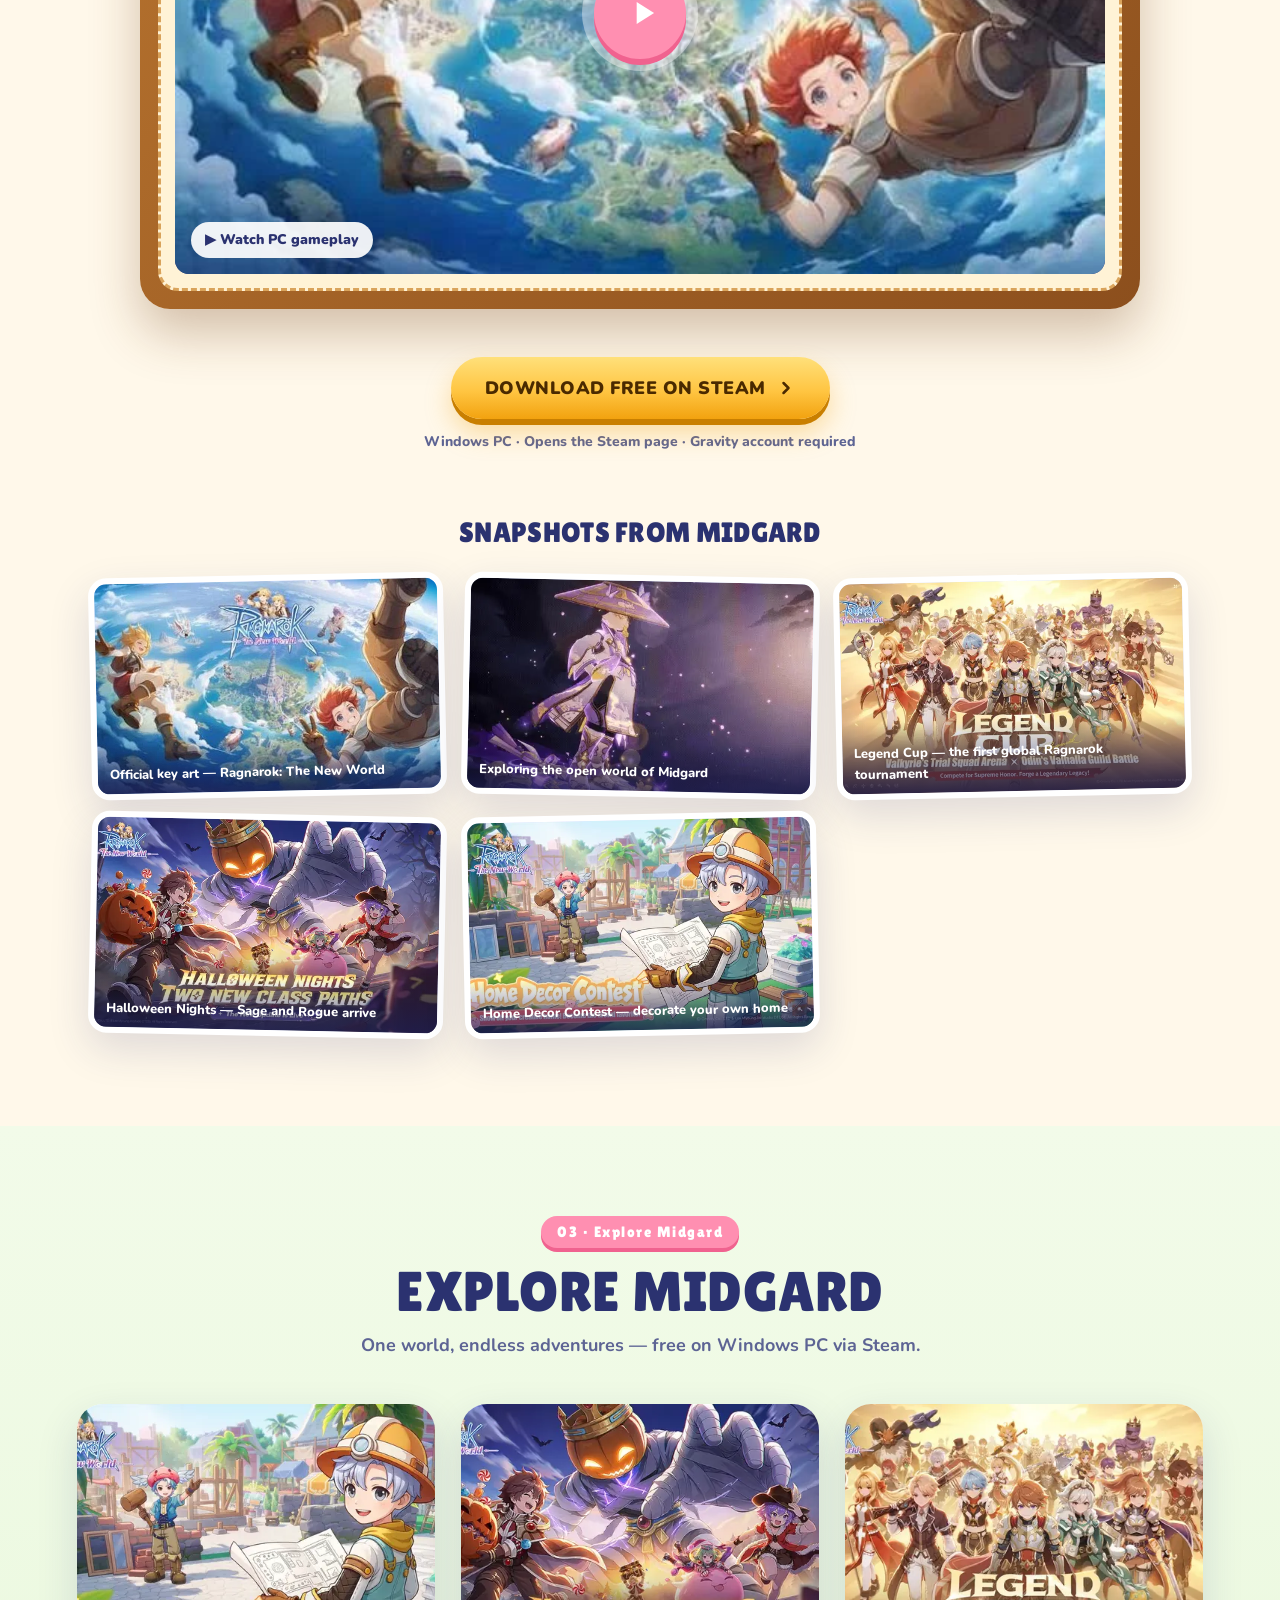
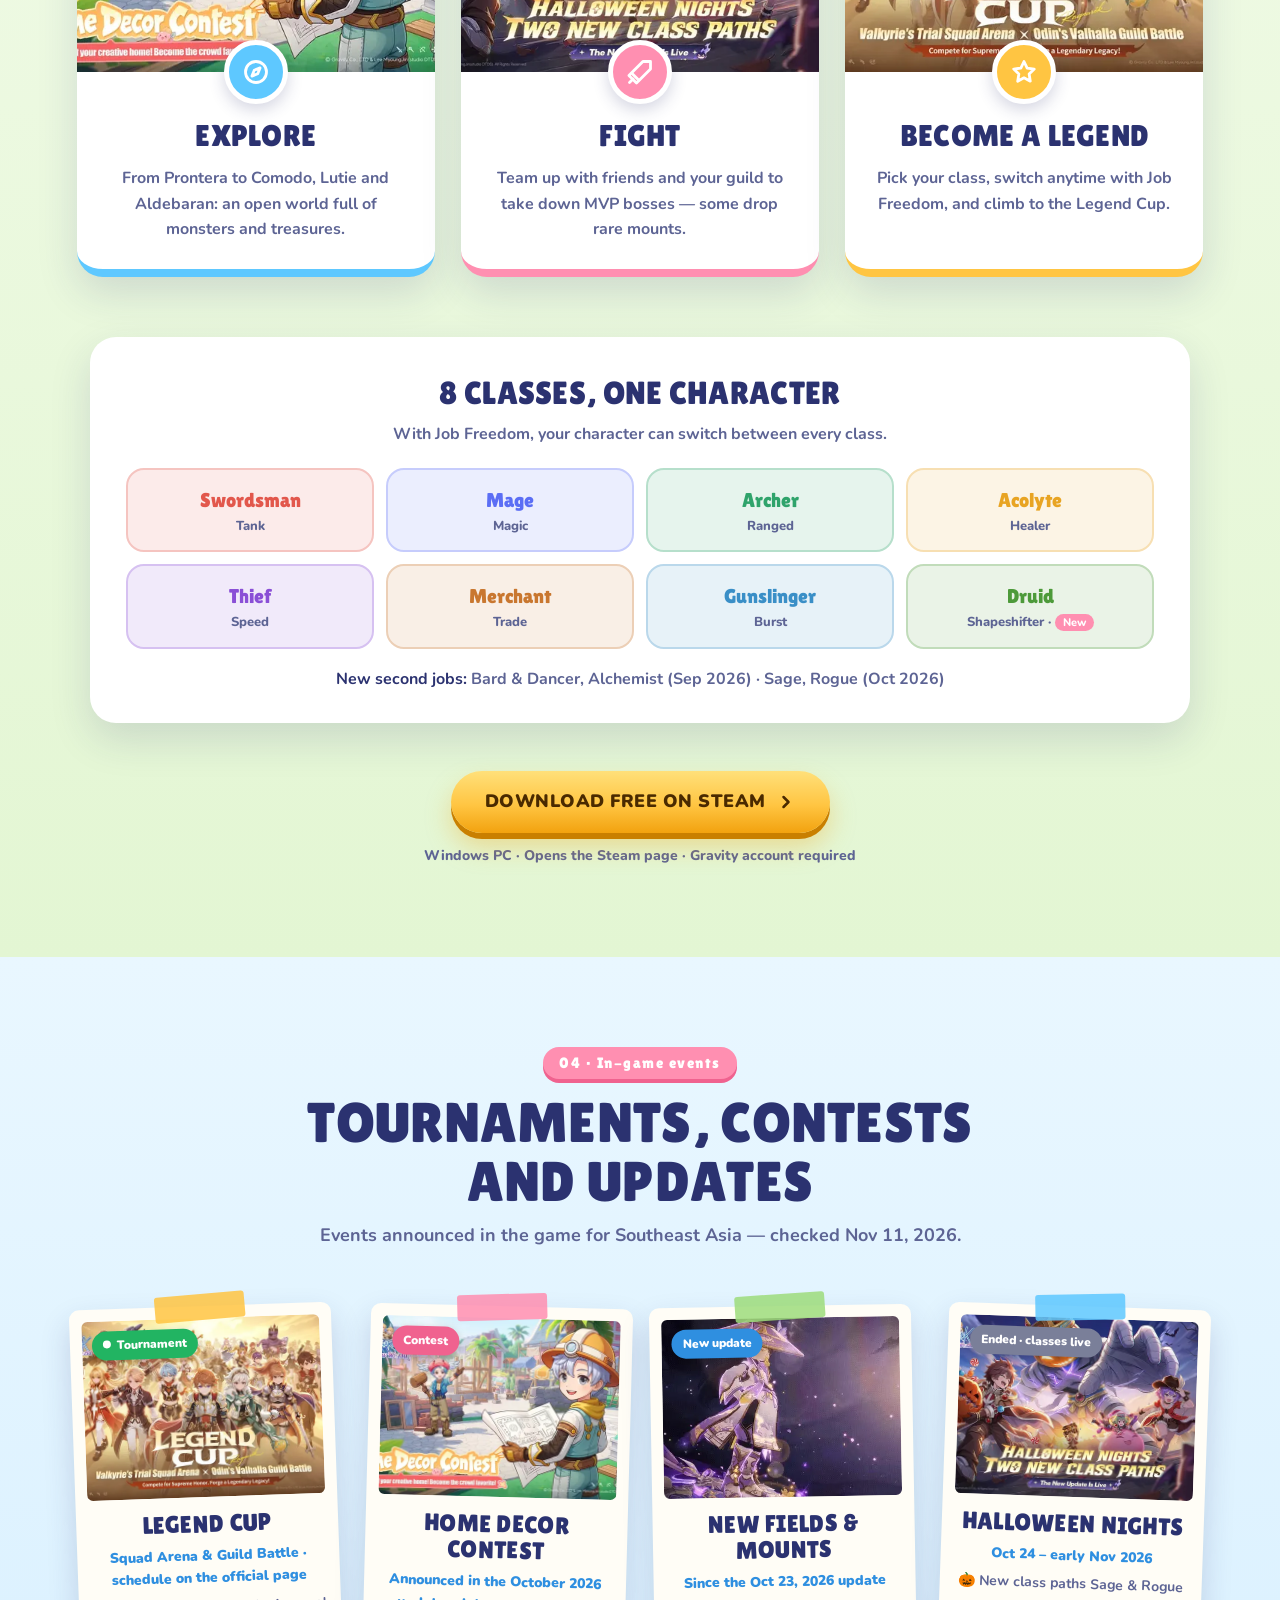
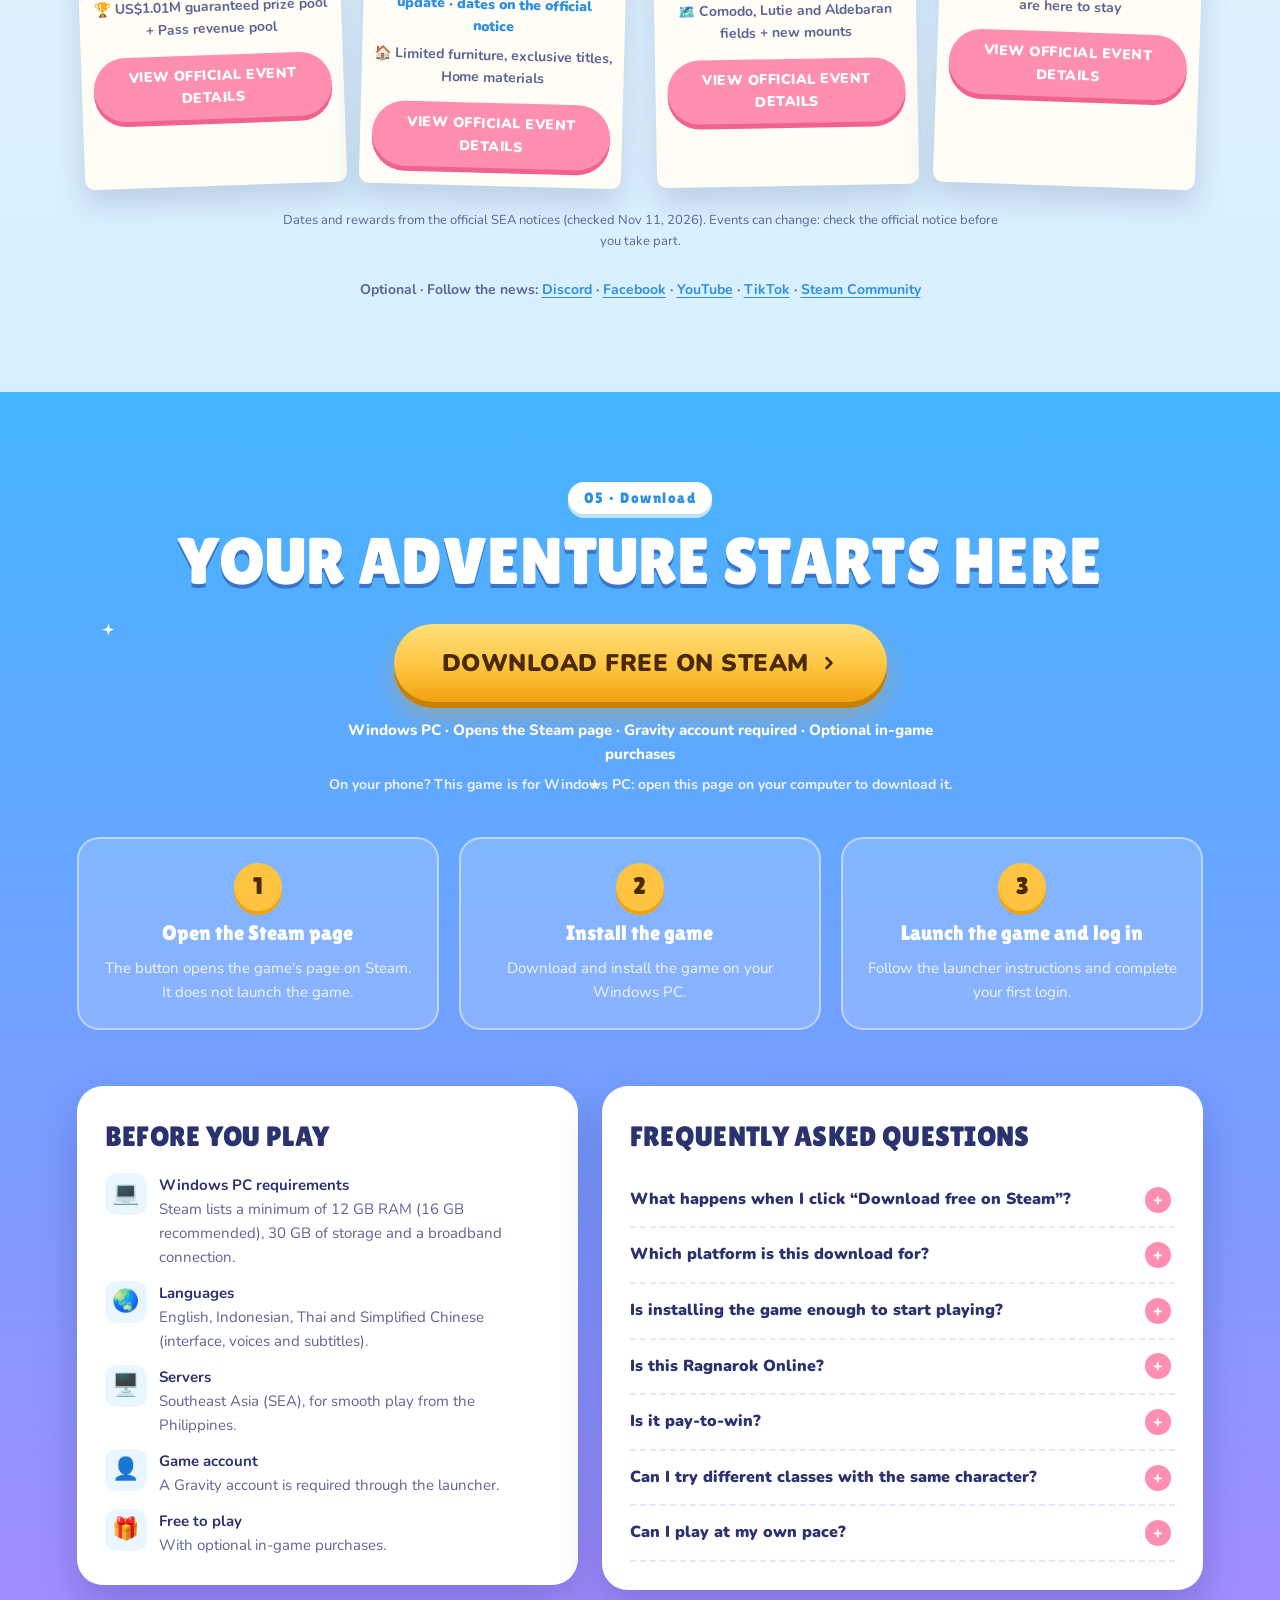
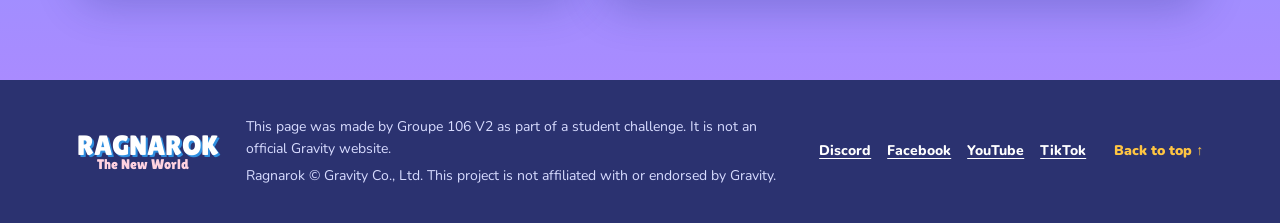
==== commit d75b0ffc: "Direct Steam CTAs: every Download free on Steam button opens Steam Co-Authored-By: Claude Opus 5.5 <" ====
--- a/version-longue.html
+++ b/version-longue.html
@@ -10,7 +10,7 @@
   <link rel="preconnect" href="https://fonts.googleapis.com">
   <link rel="preconnect" href="https://fonts.gstatic.com" crossorigin>
   <link href="https://fonts.googleapis.com/css2?family=Lilita+One&family=Nunito:wght@400;600;700;800;900&display=swap" rel="stylesheet">
-  <link rel="stylesheet" href="style.css?v=20261111d">
+  <link rel="stylesheet" href="style.css?v=20261112a">
 </head>
 <body>
 
@@ -30,10 +30,10 @@
       <a class="nav-link" href="#gameplay">Gameplay</a>
       <a class="nav-link" href="#explore">Explore Midgard</a>
       <a class="nav-link" href="#community">Events</a>
-      <a class="nav-link" href="#go2offer" data-position="nav">Download</a>
+      <a class="nav-link" href="#go2offer" data-position="nav">Download steps</a>
     </nav>
 
-    <a class="button button-gold header-cta" href="#go2offer" data-position="header">See how to download ↓</a>
+    <a class="button button-gold header-cta" href="https://store.steampowered.com/app/4212480/Ragnarok_The_New_World/" data-cta="header">Download free on Steam</a>
   </header>
 
   <main>
@@ -53,19 +53,20 @@
           <h1>Your legend begins <span>in Midgard</span></h1>
           <p class="hero-copy">Explore the open world of Midgard, master your class and take on powerful bosses with your friends and guild.</p>
           <div class="hero-actions">
-            <a class="button button-gold button-xl" href="#go2offer" data-position="hero">
-          See how to download
-          <svg viewBox="0 0 24 24" aria-hidden="true"><path d="M6 9l6 6 6-6"/></svg>
+            <a class="button button-gold button-xl" href="https://store.steampowered.com/app/4212480/Ragnarok_The_New_World/" data-cta="hero">
+              Download free on Steam
+              <svg viewBox="0 0 24 24" aria-hidden="true"><path d="M9 6l6 6-6 6"/></svg>
             </a>
             <button class="button button-white button-xl" type="button" data-video="gameplay">
               <svg class="icon-fill" viewBox="0 0 24 24" aria-hidden="true"><path d="M8 5l11 7-11 7z"/></svg>
               Watch PC gameplay
             </button>
           </div>
+          <p class="cta-micro">Windows PC · Opens the Steam page · Gravity account required · Optional in-game purchases</p>
           <div class="platforms" aria-label="Platform">
             <span class="platform"><svg class="icon-fill" viewBox="0 0 24 24" aria-hidden="true"><path d="M3 5.5l7.5-1v7H3zM12 4.3L21 3v8.5h-9zM3 12.5h7.5v7L3 18.5zM12 12.5h9V21l-9-1.3z"/></svg>Free download for Windows PC via Steam</span>
           </div>
-          <p class="hero-note">Free to play with optional in-game purchases · Southeast Asia servers · Gravity account created in the game launcher</p>
+          <p class="hero-note">Southeast Asia servers · Gravity account created in the game launcher</p>
         </div>
 
         <figure class="hero-art">
@@ -103,11 +104,11 @@
       </div>
 
       <div class="section-cta reveal">
-        <a class="button button-gold button-xl" href="#go2offer" data-position="after_video">
-          See how to download
-          <svg viewBox="0 0 24 24" aria-hidden="true"><path d="M6 9l6 6 6-6"/></svg>
+        <a class="button button-gold button-xl" href="https://store.steampowered.com/app/4212480/Ragnarok_The_New_World/" data-cta="after_video">
+          Download free on Steam
+          <svg viewBox="0 0 24 24" aria-hidden="true"><path d="M9 6l6 6-6 6"/></svg>
         </a>
-        <p>Free download for Windows PC via Steam</p>
+        <p>Windows PC · Opens the Steam page · Gravity account required</p>
       </div>
 
       <div class="gallery reveal">
@@ -172,11 +173,11 @@
 
 
       <div class="section-cta reveal">
-        <a class="button button-gold button-xl" href="#go2offer" data-position="after_world">
-          See how to download
-          <svg viewBox="0 0 24 24" aria-hidden="true"><path d="M6 9l6 6 6-6"/></svg>
+        <a class="button button-gold button-xl" href="https://store.steampowered.com/app/4212480/Ragnarok_The_New_World/" data-cta="after_world">
+          Download free on Steam
+          <svg viewBox="0 0 24 24" aria-hidden="true"><path d="M9 6l6 6-6 6"/></svg>
         </a>
-        <p>Free download for Windows PC via Steam</p>
+        <p>Windows PC · Opens the Steam page · Gravity account required</p>
       </div>
     </section>
 
@@ -200,7 +201,7 @@
             <h3>Legend Cup</h3>
             <p class="poster-date">Squad Arena &amp; Guild Battle · schedule on the official page</p>
             <p class="poster-reward">🏆 US$1.01M guaranteed prize pool + Pass revenue pool</p>
-            <button class="button button-pink" type="button" data-event="legend">Discover more</button>
+            <button class="button button-pink" type="button" data-event="legend">View official event details</button>
           </div>
         </article>
 
@@ -213,7 +214,7 @@
             <h3>Home Decor Contest</h3>
             <p class="poster-date">Announced in the October 2026 update · dates on the official notice</p>
             <p class="poster-reward">🏠 Limited furniture, exclusive titles, Home materials</p>
-            <button class="button button-pink" type="button" data-event="decor">Discover more</button>
+            <button class="button button-pink" type="button" data-event="decor">View official event details</button>
           </div>
         </article>
 
@@ -226,7 +227,7 @@
             <h3>New fields &amp; mounts</h3>
             <p class="poster-date">Since the Oct 23, 2026 update</p>
             <p class="poster-reward">🗺️ Comodo, Lutie and Aldebaran fields + new mounts</p>
-            <button class="button button-pink" type="button" data-event="fields">Discover more</button>
+            <button class="button button-pink" type="button" data-event="fields">View official event details</button>
           </div>
         </article>
 
@@ -239,7 +240,7 @@
             <h3>Halloween Nights</h3>
             <p class="poster-date">Oct 24 – early Nov 2026</p>
             <p class="poster-reward">🎃 New class paths Sage &amp; Rogue are here to stay</p>
-            <button class="button button-pink" type="button" data-event="halloween">Discover more</button>
+            <button class="button button-pink" type="button" data-event="halloween">View official event details</button>
           </div>
         </article>
       </div>
@@ -267,16 +268,16 @@
 
 
         <a class="button button-gold button-mega" id="steamButton" href="https://store.steampowered.com/app/4212480/Ragnarok_The_New_World/" data-cta="journey">
-          Download free on Steam — Windows PC
+          Download free on Steam
           <svg viewBox="0 0 24 24" aria-hidden="true"><path d="M9 6l6 6-6 6"/></svg>
         </a>
-        <p class="offer-facts">Opens the Steam page · Windows PC only · Gravity account required · Optional in-game purchases</p>
+        <p class="offer-facts">Windows PC · Opens the Steam page · Gravity account required · Optional in-game purchases</p>
         <p class="journey-note">On your phone? This game is for Windows PC: open this page on your computer to download it.</p>
 
         <ol class="steps reveal">
-          <li><b>1</b><strong>Click “Download free on Steam”</strong><small>You land on the game's Steam page to start the installation.</small></li>
-          <li><b>2</b><strong>Launch the game</strong><small>Open the game and follow the account instructions in the launcher.</small></li>
-          <li><b>3</b><strong>Enter Midgard</strong><small>Complete your first login and begin your adventure.</small></li>
+          <li><b>1</b><strong>Open the Steam page</strong><small>The button opens the game's page on Steam. It does not launch the game.</small></li>
+          <li><b>2</b><strong>Install the game</strong><small>Download and install the game on your Windows PC.</small></li>
+          <li><b>3</b><strong>Launch the game and log in</strong><small>Follow the launcher instructions and complete your first login.</small></li>
         </ol>
 
         <div class="info-grid">
@@ -294,7 +295,7 @@
           <div class="panel reveal" id="faq">
             <h3>Frequently asked questions</h3>
             <div class="faq-list">
-              <details><summary>What happens when I click “Download free on Steam”?</summary><p>It opens the game's Steam page, where you install the game on your Windows PC. It does not launch the game directly. The “See how to download” buttons only bring you to this part of the page.</p></details>
+              <details><summary>What happens when I click “Download free on Steam”?</summary><p>It opens the game's Steam page, where you install the game on your Windows PC. It does not launch the game directly: you install it first, then log in from the launcher.</p></details>
               <details><summary>Which platform is this download for?</summary><p>Windows PC, through Steam. You need a Steam account, and a Gravity account that you create in the game launcher.</p></details>
               <details><summary>Is installing the game enough to start playing?</summary><p>There's one more step: launch the game and follow the account instructions to log in and begin your adventure.</p></details>
               <details><summary>Is this Ragnarok Online?</summary><p>No. It's a new game set in the same world of Midgard, with an open world and modern features.</p></details>
@@ -335,7 +336,7 @@
       <p id="dialogDescription"></p>
       <ul class="dialog-meta" id="dialogMeta"></ul>
       <p class="dialog-source"><a id="dialogSource" href="#" target="_blank" rel="noopener">Read the official notice ↗</a></p>
-      <a class="button button-gold" href="#go2offer" data-position="event_popup">See how to download ↓</a>
+      <a class="button button-gold" href="https://store.steampowered.com/app/4212480/Ragnarok_The_New_World/" data-cta="event_popup">Download free on Steam</a>
     </div>
   </dialog>
 
@@ -365,6 +366,6 @@
     </div>
   </div>
 
-  <script src="script.js?v=20261111d"></script>
+  <script src="script.js?v=20261112a"></script>
 </body>
 </html>
--- a/style.css
+++ b/style.css
@@ -130,6 +130,7 @@
 .platforms-label { font-family: var(--title); font-size: 15px; letter-spacing: 1px; text-transform: uppercase; color: #123a6b; }
 .platform { display: inline-flex; align-items: center; gap: 8px; font-weight: 900; font-size: 16px; color: #123a6b; background: rgba(255, 255, 255, .75); border-radius: 999px; padding: 7px 15px; }
 .platform svg { width: 18px; height: 18px; }
+.cta-micro { font-size: 14px; font-weight: 800; color: #1f3d63; margin: 14px 0 0; max-width: 560px; }
 .hero-note { font-size: 14px; font-weight: 700; color: #2a5585; margin: 14px 0 0; max-width: 540px; }
 
 .hero-art { position: relative; flex: 0 1 560px; margin: 0; animation: floaty 6s ease-in-out infinite; }
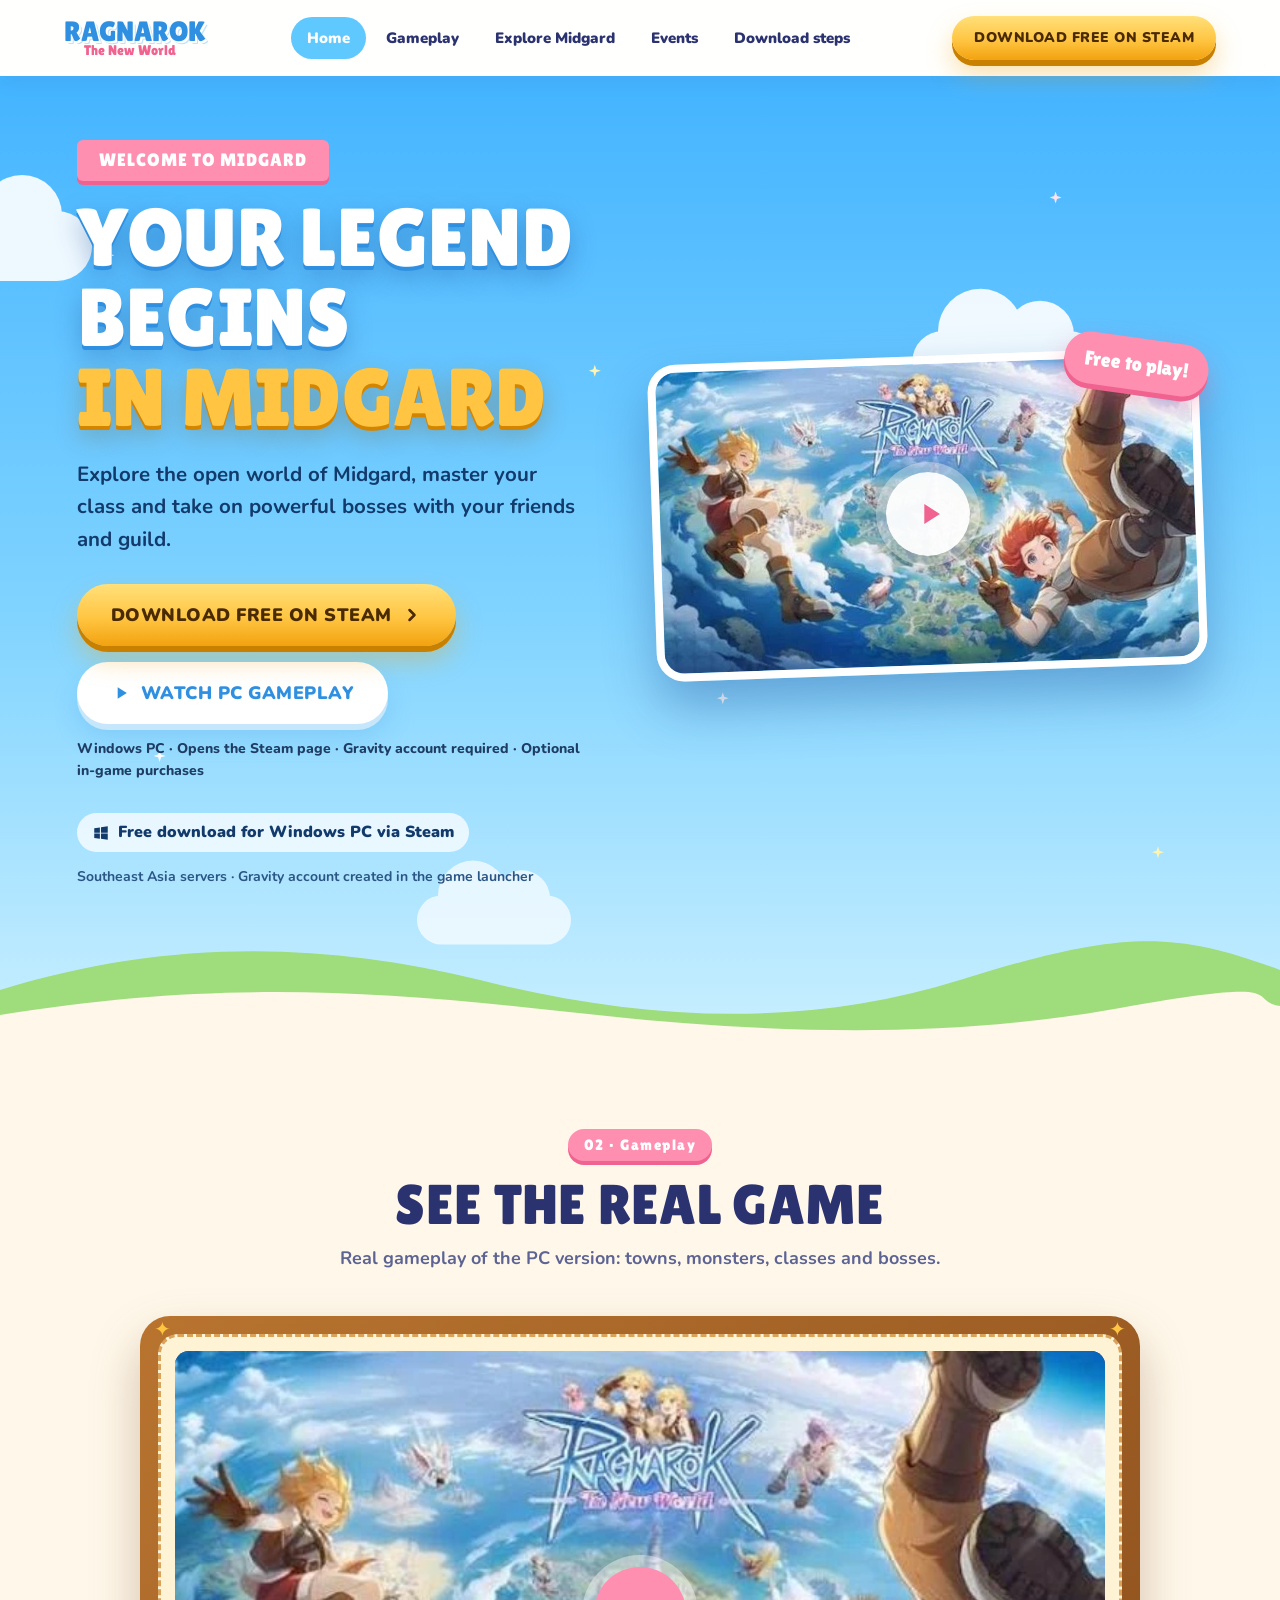
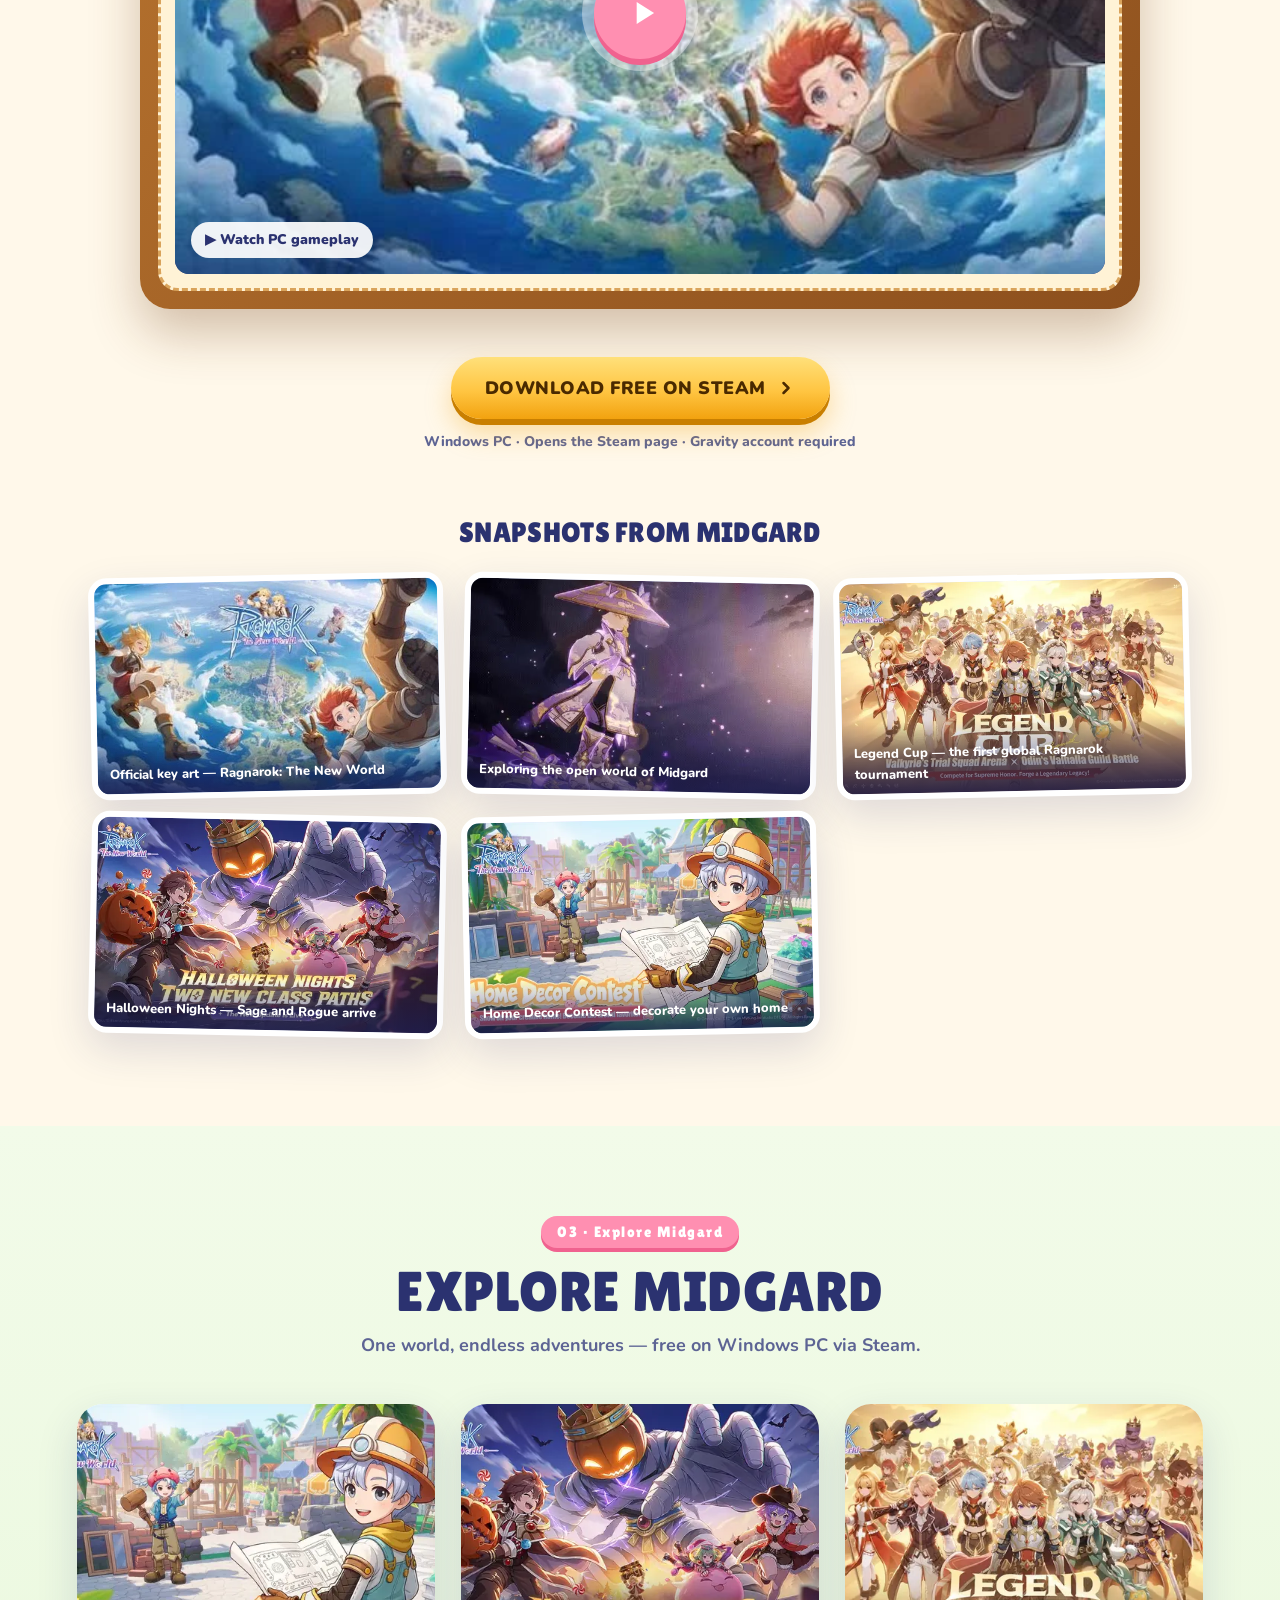
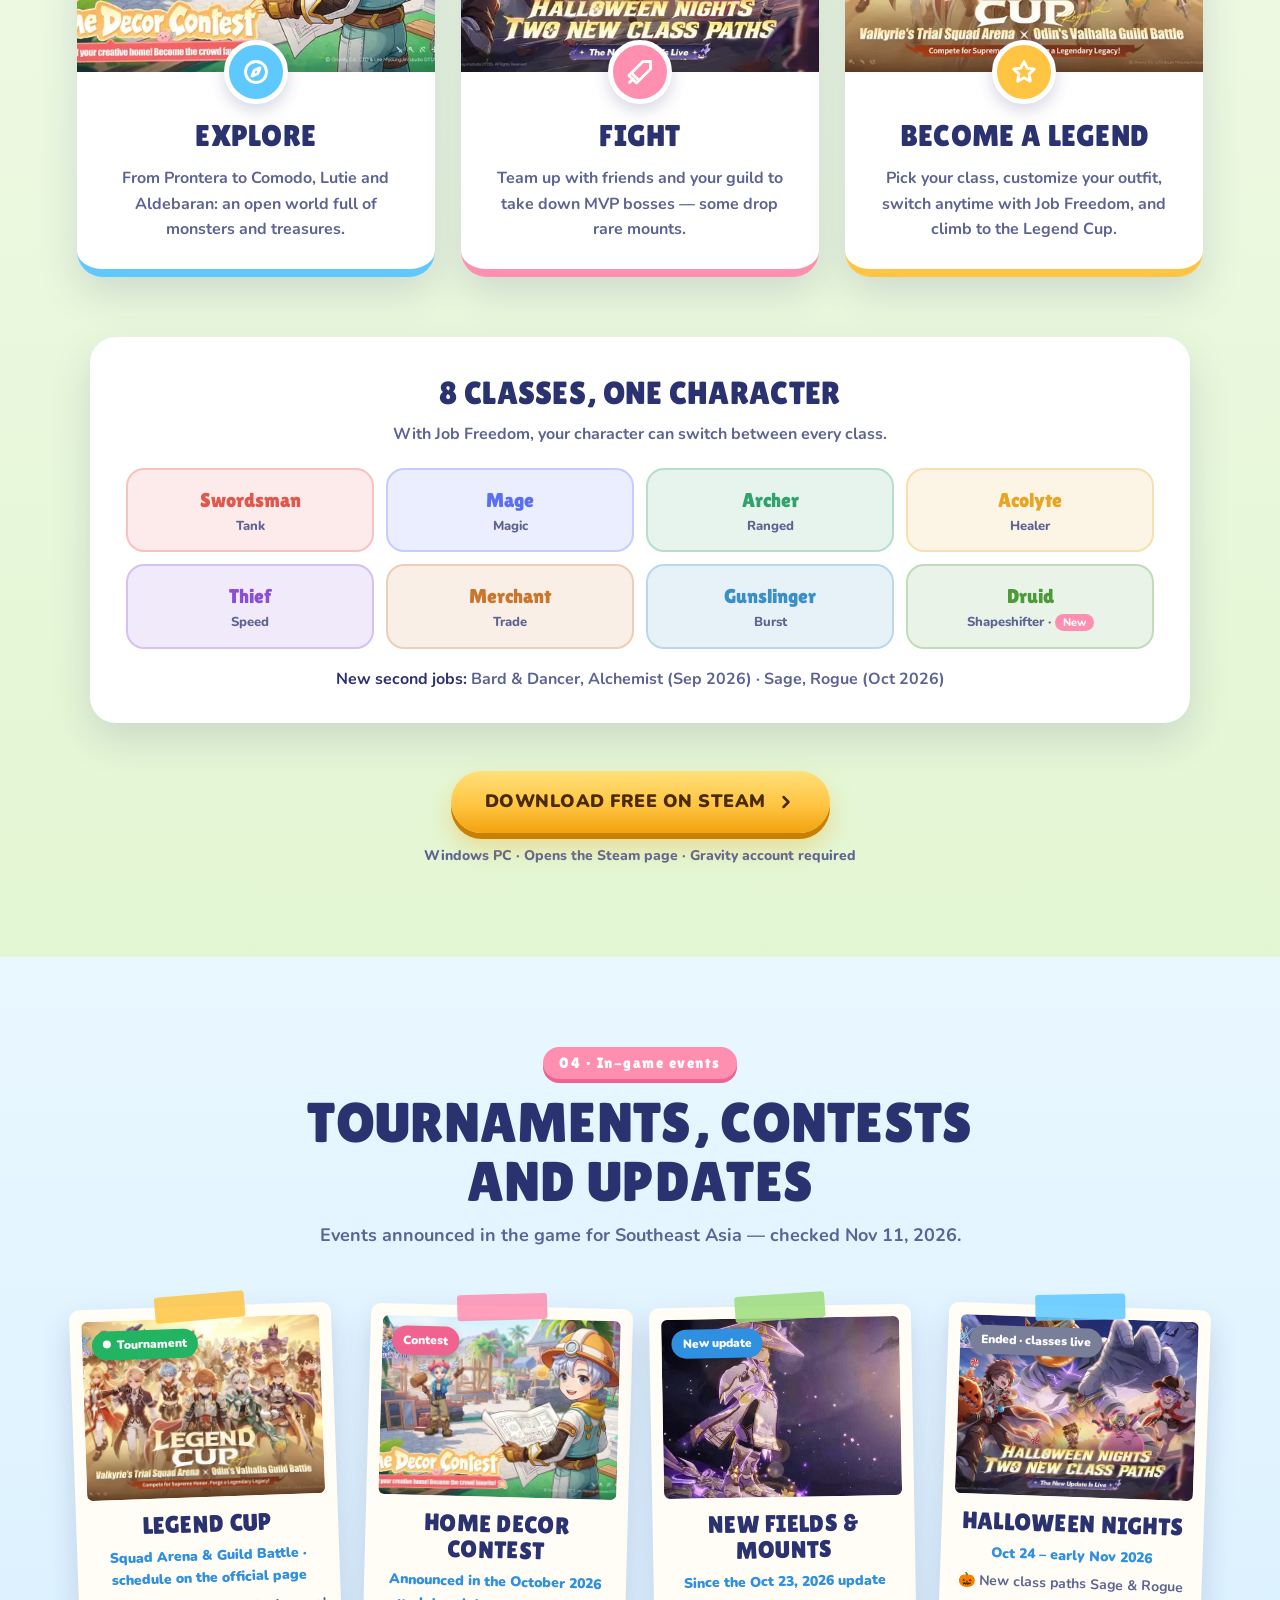
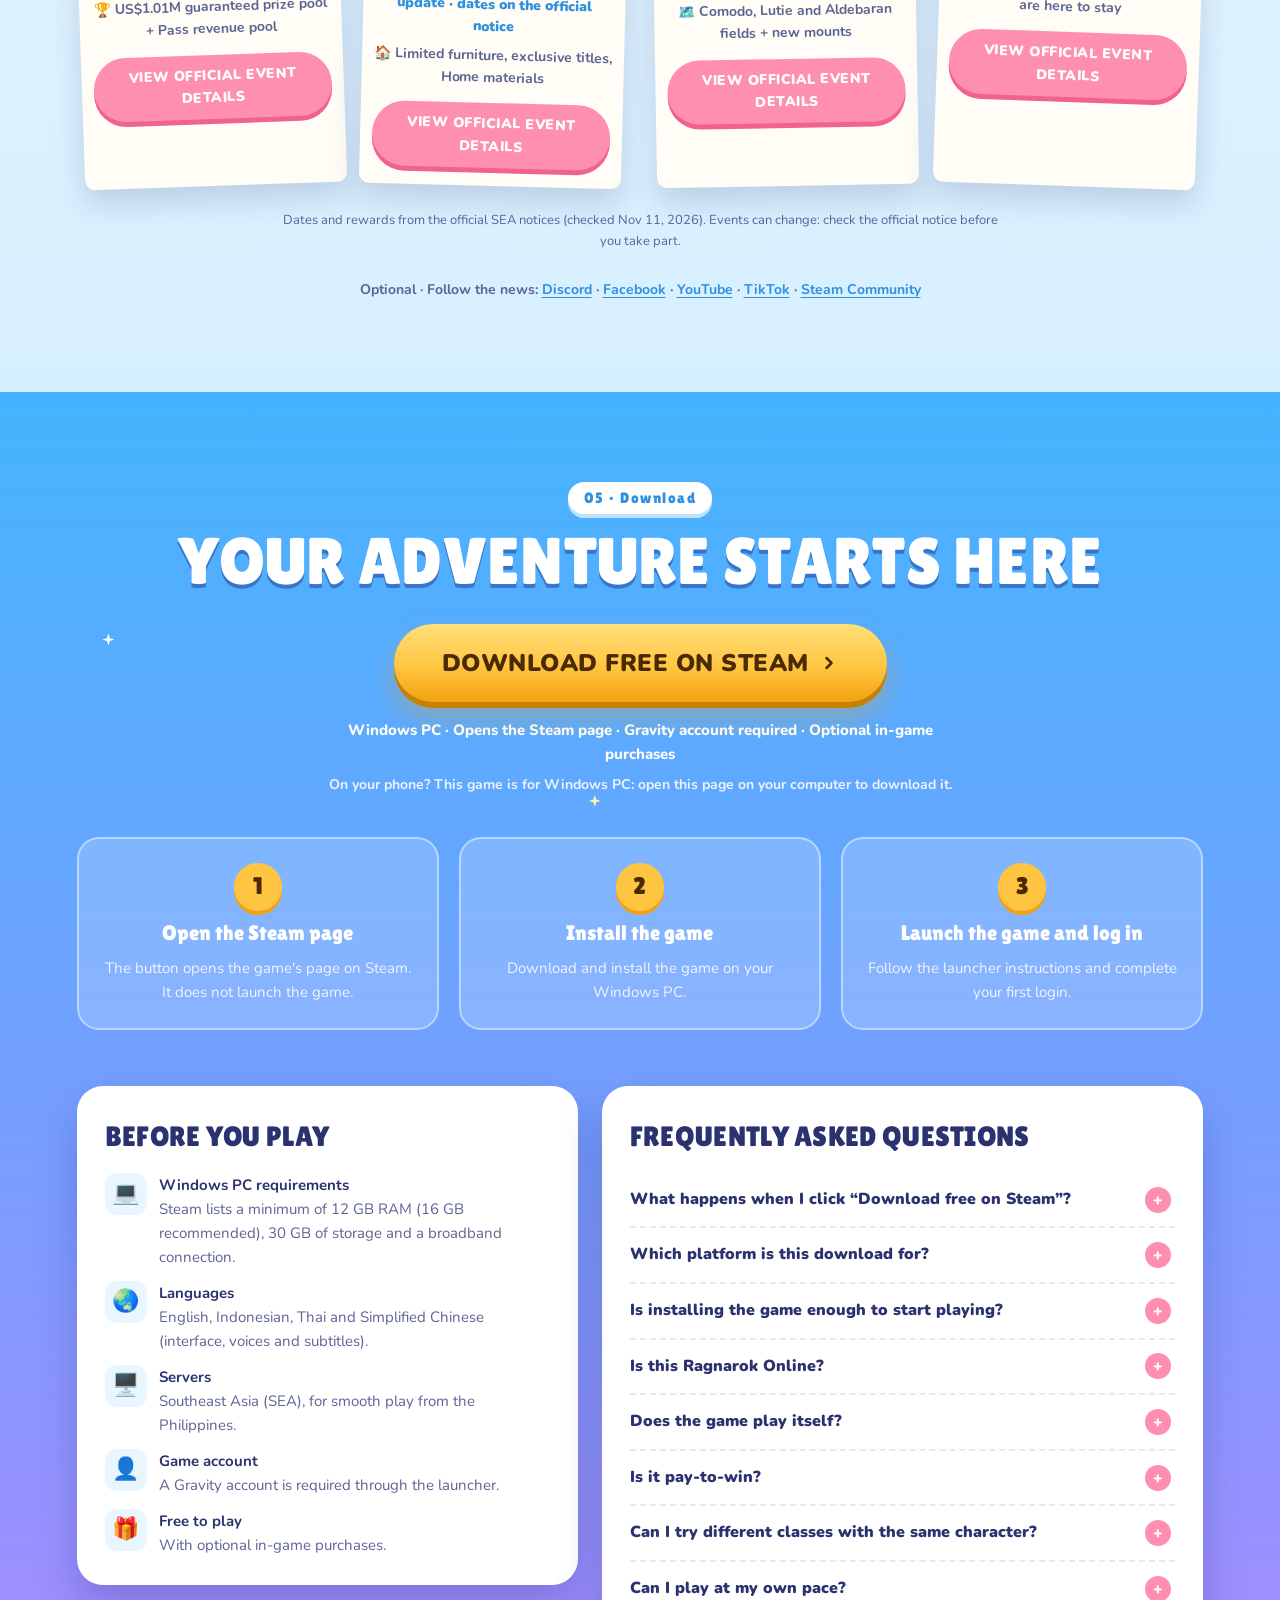
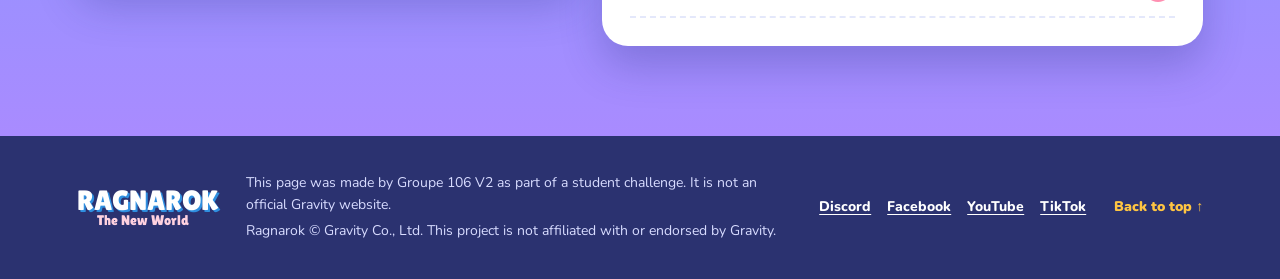
==== commit ddc4ae0d: "Target MMORPG/RPG players: outfit customization and auto-mode FAQ Co-Authored-By: Claude Opus 5.5 <n" ====
--- a/version-longue.html
+++ b/version-longue.html
@@ -149,7 +149,7 @@
           <div class="world-body">
             <span class="world-icon" aria-hidden="true"><svg viewBox="0 0 24 24"><path d="M12 3l2.7 5.6 6.1.9-4.4 4.3 1 6.1L12 17l-5.4 2.9 1-6.1-4.4-4.3 6.1-.9z"/></svg></span>
             <h3>Become a legend</h3>
-            <p>Pick your class, switch anytime with Job Freedom, and climb to the Legend Cup.</p>
+            <p>Pick your class, customize your outfit, switch anytime with Job Freedom, and climb to the Legend Cup.</p>
           </div>
         </article>
       </div>
@@ -299,6 +299,7 @@
               <details><summary>Which platform is this download for?</summary><p>Windows PC, through Steam. You need a Steam account, and a Gravity account that you create in the game launcher.</p></details>
               <details><summary>Is installing the game enough to start playing?</summary><p>There's one more step: launch the game and follow the account instructions to log in and begin your adventure.</p></details>
               <details><summary>Is this Ragnarok Online?</summary><p>No. It's a new game set in the same world of Midgard, with an open world and modern features.</p></details>
+              <details><summary>Does the game play itself?</summary><p>The game includes an auto mode, which you can choose to use for routine tasks. Exploring, building your class and boss fights with your guild are the heart of the game.</p></details>
               <details><summary>Is it pay-to-win?</summary><p>You can level up, explore and join boss battles without paying. In-game purchases are optional, but players who spend may progress faster and rank higher.</p></details>
               <details><summary>Can I try different classes with the same character?</summary><p>Yes. With Job Freedom, one character can switch between all 8 classes.</p></details>
               <details><summary>Can I play at my own pace?</summary><p>Yes. The game includes offline resource accumulation: your character keeps collecting resources while you're away.</p></details>
